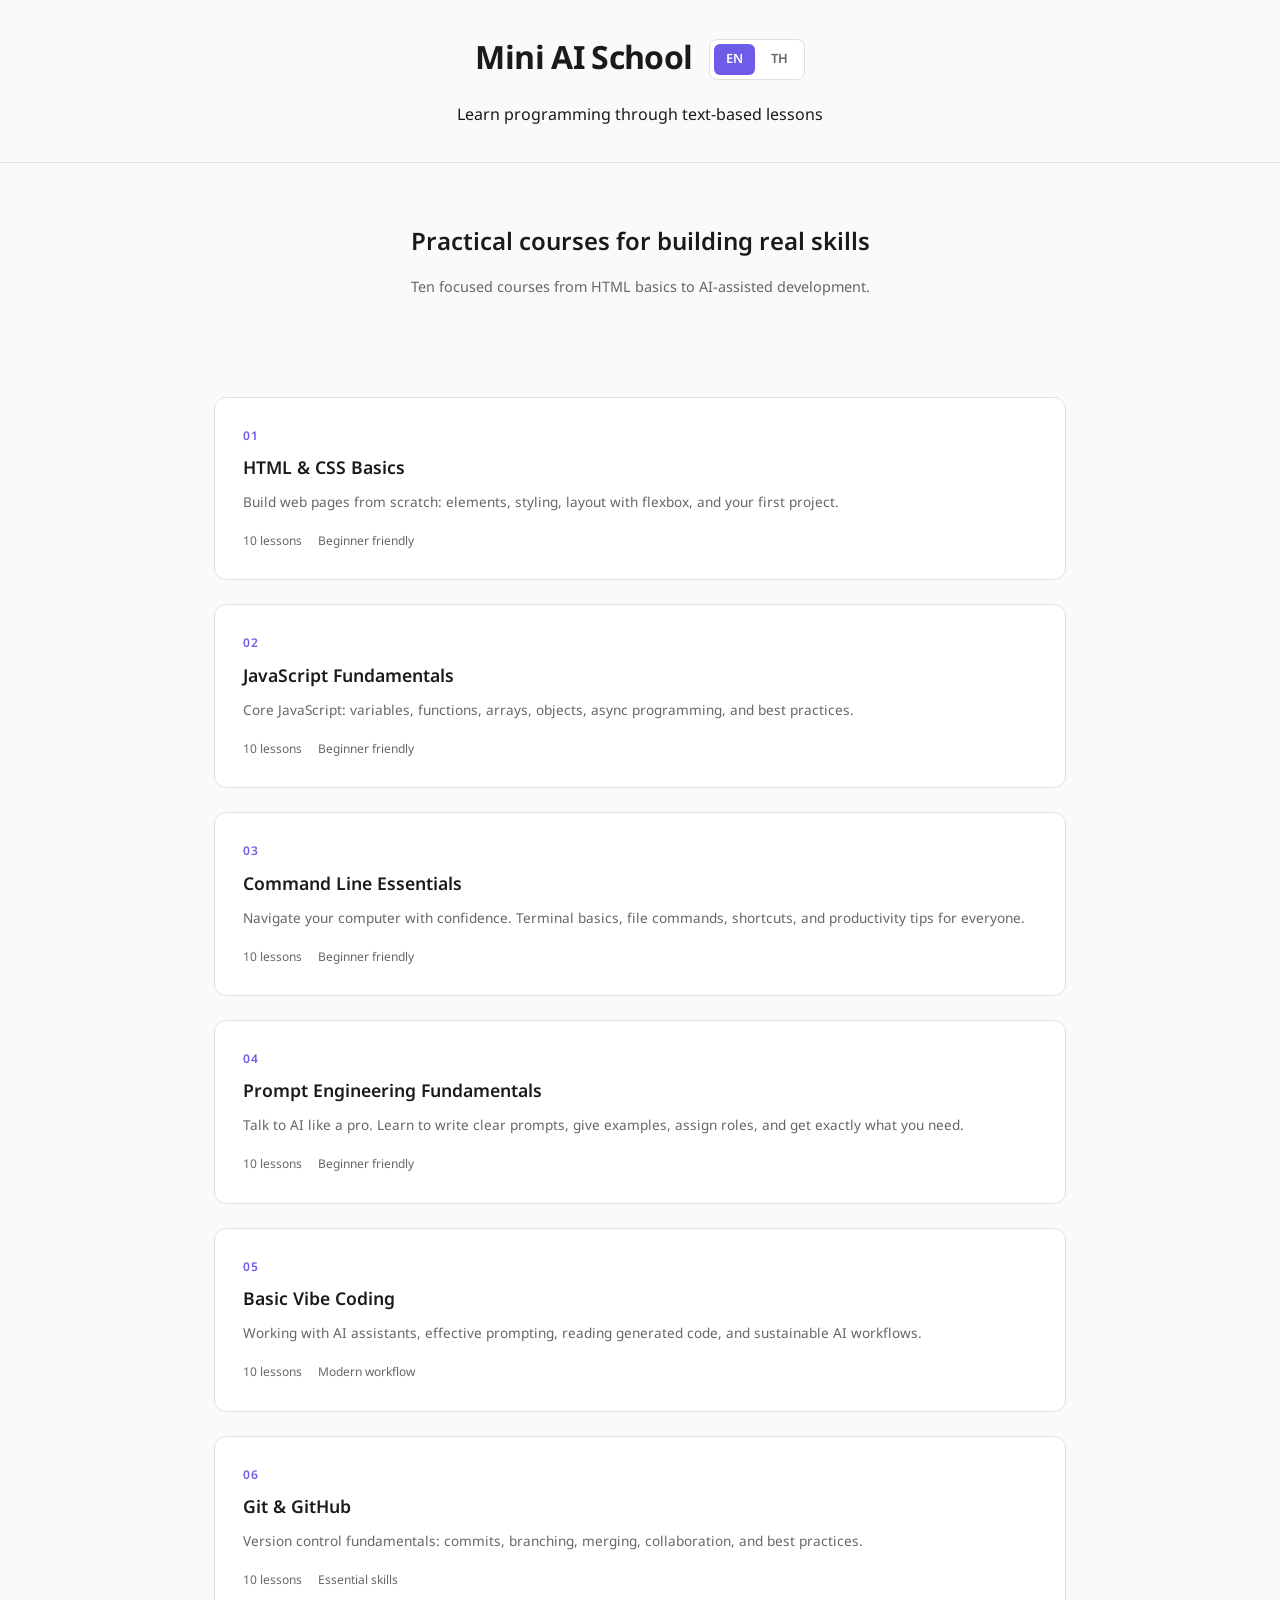
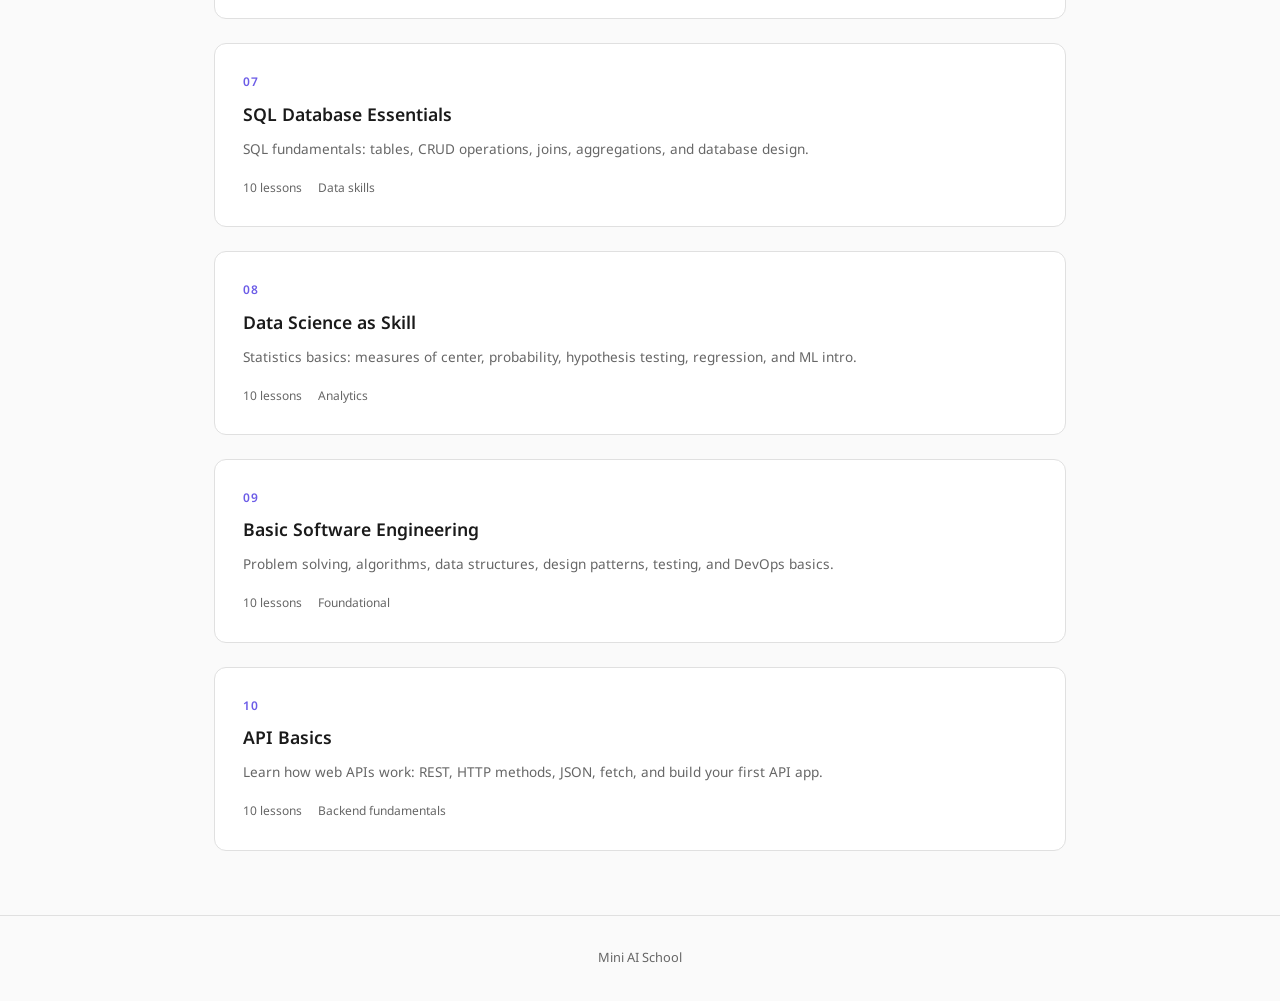
==== index.html @ cca0a40f "feat: update UI with light code theme and course reordering - Changed all code blocks to GitHub ligh" ====
<!DOCTYPE html>
<html lang="en">
<head>
    <meta charset="UTF-8">
    <meta name="viewport" content="width=device-width, initial-scale=1.0">
    <meta name="description" content="Mini AI School - Learn programming, software engineering, and vibe coding with AI">
    <title>Mini AI School</title>
    <link rel="preconnect" href="https://fonts.googleapis.com">
    <link rel="preconnect" href="https://fonts.gstatic.com" crossorigin>
    <link href="https://fonts.googleapis.com/css2?family=JetBrains+Mono:wght@400;500;600;700&family=Noto+Sans+Thai:wght@400;500;600;700&display=swap" rel="stylesheet">
    <style>
        :root {
            --bg: #fafafa;
            --bg-alt: #f0f0f0;
            --text: #1a1a1a;
            --text-muted: #666;
            --accent: #6c5ce7;
            --accent-hover: #5a4bd1;
            --card-bg: #fff;
            --border: #e0e0e0;
            --shadow: 0 4px 20px rgba(0,0,0,0.08);
            --radius: 12px;
            --max-width: 900px;
        }

        * {
            margin: 0;
            padding: 0;
            box-sizing: border-box;
        }

        html {
            scroll-behavior: smooth;
        }

        body {
            font-family: 'Noto Sans Thai', sans-serif;
            background: var(--bg);
            color: var(--text);
            line-height: 1.7;
            min-height: 100vh;
        }

        .container {
            max-width: var(--max-width);
            margin: 0 auto;
            padding: 0 1.5rem;
        }

        /* Header */
        header {
            padding: 2rem 0;
            text-align: center;
            border-bottom: 1px solid var(--border);
        }

        .header-top {
            display: flex;
            justify-content: center;
            align-items: center;
            gap: 1rem;
            margin-bottom: 1rem;
        }

        .header-top h1 {
            font-size: 2rem;
            font-weight: 700;
            letter-spacing: -0.02em;
        }

        .header-top p {
            color: var(--text-muted);
            font-size: 0.95rem;
        }

        /* Language toggle */
        .lang-toggle {
            display: inline-flex;
            align-items: center;
            gap: 0.25rem;
            background: #fff;
            border: 1px solid var(--border);
            border-radius: 8px;
            padding: 0.25rem;
        }

        .lang-btn {
            background: none;
            border: none;
            color: var(--text-muted);
            font-family: inherit;
            font-size: 0.8rem;
            font-weight: 600;
            cursor: pointer;
            padding: 0.35rem 0.75rem;
            border-radius: 6px;
            transition: background 0.2s, color 0.2s;
        }

        .lang-btn:hover {
            background: var(--bg-alt);
        }

        .lang-btn.active {
            background: var(--accent);
            color: #fff;
        }

        /* Hero */
        .hero {
            padding: 4rem 0;
            text-align: center;
        }

        .hero h2 {
            font-size: 1.5rem;
            font-weight: 600;
            margin-bottom: 1rem;
            line-height: 1.4;
        }

        .hero p {
            color: var(--text-muted);
            max-width: 500px;
            margin: 0 auto 2rem;
            font-size: 0.9rem;
        }

        /* Courses Grid */
        .courses {
            display: grid;
            gap: 1.5rem;
            margin-bottom: 4rem;
        }

        .course-card {
            background: var(--card-bg);
            border: 1px solid var(--border);
            border-radius: var(--radius);
            padding: 1.75rem;
            text-decoration: none;
            color: inherit;
            transition: transform 0.2s, box-shadow 0.2s, border-color 0.2s;
            display: block;
        }

        .course-card:hover {
            transform: translateY(-2px);
            box-shadow: var(--shadow);
            border-color: var(--accent);
        }

        .course-card:focus-visible {
            outline: 2px solid var(--accent);
            outline-offset: 2px;
        }

        .course-number {
            font-size: 0.75rem;
            color: var(--accent);
            font-weight: 600;
            margin-bottom: 0.5rem;
            letter-spacing: 0.05em;
        }

        .course-card h3 {
            font-size: 1.1rem;
            font-weight: 600;
            margin-bottom: 0.5rem;
        }

        .course-card p {
            font-size: 0.85rem;
            color: var(--text-muted);
            margin-bottom: 1rem;
        }

        .course-meta {
            display: flex;
            gap: 1rem;
            font-size: 0.75rem;
            color: var(--text-muted);
        }

        .course-meta span {
            display: flex;
            align-items: center;
            gap: 0.35rem;
        }

        /* Footer */
        footer {
            padding: 2rem 0;
            text-align: center;
            border-top: 1px solid var(--border);
            color: var(--text-muted);
            font-size: 0.8rem;
        }

        /* Responsive */
        @media (max-width: 600px) {
            .header-top h1 {
                font-size: 1.5rem;
            }

            .hero {
                padding: 2.5rem 0;
            }

            .hero h2 {
                font-size: 1.2rem;
            }

            .course-card {
                padding: 1.25rem;
            }
        }
    </style>
</head>
<body>
    <header>
        <div class="container">
            <div class="header-top">
                <h1>Mini AI School</h1>
                <div class="lang-toggle" id="langToggle">
                    <button class="lang-btn active" data-lang="en">EN</button>
                    <button class="lang-btn" data-lang="th">TH</button>
                </div>
            </div>
            <p class="tagline" data-en="Learn programming through text-based lessons" data-th="เรียนรู้การเขียนโปรแกรมผ่านบทเรียนแบบข้อความ">Learn programming through text-based lessons</p>
        </div>
    </header>

    <main class="container">
        <section class="hero">
            <h2 data-en="Practical courses for building real skills" data-th="หลักสูตรปฏิบัติเพื่อสร้างทักษะจริง">Practical courses for building real skills</h2>
            <p data-en="Ten focused courses from HTML basics to AI-assisted development." data-th="สิบหลักสูตรเข้มข้น ตั้งแต่พื้นฐาน HTML ไปจนถึงการพัฒนาด้วย AI">Ten focused courses from HTML basics to AI-assisted development.</p>
        </section>

        <section class="courses">
            <a href="/courses/html-css/index.html" class="course-card">
                <div class="course-number">01</div>
                <h3 data-en="HTML & CSS Basics" data-th="พื้นฐาน HTML & CSS">HTML & CSS Basics</h3>
                <p data-en="Build web pages from scratch: elements, styling, layout with flexbox, and your first project." data-th="สร้างเว็บเพจตั้งแต่เริ่มต้น: อิลีเมนต์, สไตล์, เลย์เอาต์ด้วย flexbox และโปรเจกต์แรกของคุณ">Build web pages from scratch: elements, styling, layout with flexbox, and your first project.</p>
                <div class="course-meta">
                    <span data-en="10 lessons" data-th="10 บทเรียน">10 lessons</span>
                    <span data-en="Beginner friendly" data-th="เหมาะสำหรับผู้เริ่มต้น">Beginner friendly</span>
                </div>
            </a>

            <a href="/courses/javascript/index.html" class="course-card">
                <div class="course-number">02</div>
                <h3 data-en="JavaScript Fundamentals" data-th="พื้นฐาน JavaScript">JavaScript Fundamentals</h3>
                <p data-en="Core JavaScript: variables, functions, arrays, objects, async programming, and best practices." data-th="JavaScript หลัก: ตัวแปร, ฟังก์ชัน, อาร์เรย์, ออบเจกต์, การเขียนโปรแกรมแบบ async และแนวปฏิบัติที่ดี">Core JavaScript: variables, functions, arrays, objects, async programming, and best practices.</p>
                <div class="course-meta">
                    <span data-en="10 lessons" data-th="10 บทเรียน">10 lessons</span>
                    <span data-en="Beginner friendly" data-th="เหมาะสำหรับผู้เริ่มต้น">Beginner friendly</span>
                </div>
            </a>

            <a href="/courses/command-line-essentials/index.html" class="course-card">
                <div class="course-number">03</div>
                <h3 data-en="Command Line Essentials" data-th="พื้นฐาน Command Line">Command Line Essentials</h3>
                <p data-en="Navigate your computer with confidence. Terminal basics, file commands, shortcuts, and productivity tips for everyone." data-th="ใช้คอมพิวเตอร์อย่างมั่นใจ พื้นฐาน Terminal, คำสั่งไฟล์, แป้นลัด และเคล็ดลับสำหรับทุกคน">Navigate your computer with confidence. Terminal basics, file commands, shortcuts, and productivity tips for everyone.</p>
                <div class="course-meta">
                    <span data-en="10 lessons" data-th="10 บทเรียน">10 lessons</span>
                    <span data-en="Beginner friendly" data-th="เหมาะสำหรับผู้เริ่มต้น">Beginner friendly</span>
                </div>
            </a>

            <a href="/courses/prompt-engineering/index.html" class="course-card">
                <div class="course-number">04</div>
                <h3 data-en="Prompt Engineering Fundamentals" data-th="พื้นฐาน Prompt Engineering">Prompt Engineering Fundamentals</h3>
                <p data-en="Talk to AI like a pro. Learn to write clear prompts, give examples, assign roles, and get exactly what you need." data-th="สนทนากับ AI เป็นมืออาชีพ เรียนเขียน prompts ที่ชัดเจน, ให้ตัวอย่าง, มอบหมายบทบาท และได้สิ่งที่ต้องการ">Talk to AI like a pro. Learn to write clear prompts, give examples, assign roles, and get exactly what you need.</p>
                <div class="course-meta">
                    <span data-en="10 lessons" data-th="10 บทเรียน">10 lessons</span>
                    <span data-en="Beginner friendly" data-th="เหมาะสำหรับผู้เริ่มต้น">Beginner friendly</span>
                </div>
            </a>

            <a href="/courses/vibe-coding/index.html" class="course-card">
                <div class="course-number">05</div>
                <h3 data-en="Basic Vibe Coding" data-th="พื้นฐาน Vibe Coding">Basic Vibe Coding</h3>
                <p data-en="Working with AI assistants, effective prompting, reading generated code, and sustainable AI workflows." data-th="การทำงานกับ AI assistant, การพร้อมท์ที่มีประสิทธิภาพ, การอ่านโค้ดที่สร้างขึ้น และเวิร์กโฟลว์ AI ที่ยั่งยืน">Working with AI assistants, effective prompting, reading generated code, and sustainable AI workflows.</p>
                <div class="course-meta">
                    <span data-en="10 lessons" data-th="10 บทเรียน">10 lessons</span>
                    <span data-en="Modern workflow" data-th="เวิร์กโฟลว์สมัยใหม่">Modern workflow</span>
                </div>
            </a>

            <a href="/courses/git-github/index.html" class="course-card">
                <div class="course-number">06</div>
                <h3 data-en="Git & GitHub" data-th="Git & GitHub">Git & GitHub</h3>
                <p data-en="Version control fundamentals: commits, branching, merging, collaboration, and best practices." data-th="พื้นฐานการควบคุมเวอร์ชัน: commits, branching, merging, การทำงานร่วมกัน และแนวปฏิบัติที่ดี">Version control fundamentals: commits, branching, merging, collaboration, and best practices.</p>
                <div class="course-meta">
                    <span data-en="10 lessons" data-th="10 บทเรียน">10 lessons</span>
                    <span data-en="Essential skills" data-th="ทักษะจำเป็น">Essential skills</span>
                </div>
            </a>

            <a href="/courses/database/index.html" class="course-card">
                <div class="course-number">07</div>
                <h3 data-en="SQL Database Essentials" data-th="พื้นฐาน SQL Database">SQL Database Essentials</h3>
                <p data-en="SQL fundamentals: tables, CRUD operations, joins, aggregations, and database design." data-th="พื้นฐาน SQL: ตาราง, การ CRUD, joins, aggregations และการออกแบบฐานข้อมูล">SQL fundamentals: tables, CRUD operations, joins, aggregations, and database design.</p>
                <div class="course-meta">
                    <span data-en="10 lessons" data-th="10 บทเรียน">10 lessons</span>
                    <span data-en="Data skills" data-th="ทักษะด้านข้อมูล">Data skills</span>
                </div>
            </a>

            <a href="/courses/data-science/index.html" class="course-card">
                <div class="course-number">08</div>
                <h3 data-en="Data Science as Skill" data-th="วิทยาศาสตร์ข้อมูลเป็นทักษะ">Data Science as Skill</h3>
                <p data-en="Statistics basics: measures of center, probability, hypothesis testing, regression, and ML intro." data-th="พื้นฐานสถิติ: การวัดศูนย์กลาง, ความน่าจะเป็น, การทดสอบสมมติฐาน, การถดถอย และบทนำ ML">Statistics basics: measures of center, probability, hypothesis testing, regression, and ML intro.</p>
                <div class="course-meta">
                    <span data-en="10 lessons" data-th="10 บทเรียน">10 lessons</span>
                    <span data-en="Analytics" data-th="วิเคราะห์ข้อมูล">Analytics</span>
                </div>
            </a>

            <a href="/courses/software-engineering/index.html" class="course-card">
                <div class="course-number">09</div>
                <h3 data-en="Basic Software Engineering" data-th="พื้นฐานวิศวกรรมซอฟต์แวร์">Basic Software Engineering</h3>
                <p data-en="Problem solving, algorithms, data structures, design patterns, testing, and DevOps basics." data-th="การแก้ปัญหา, อัลกอริทึม, โครงสร้างข้อมูล, ดีไซน์แพทเทิร์น, การทดสอบ และพื้นฐาน DevOps">Problem solving, algorithms, data structures, design patterns, testing, and DevOps basics.</p>
                <div class="course-meta">
                    <span data-en="10 lessons" data-th="10 บทเรียน">10 lessons</span>
                    <span data-en="Foundational" data-th="พื้นฐาน">Foundational</span>
                </div>
            </a>

            <a href="/courses/api-basics/index.html" class="course-card">
                <div class="course-number">10</div>
                <h3 data-en="API Basics" data-th="พื้นฐาน API">API Basics</h3>
                <p data-en="Learn how web APIs work: REST, HTTP methods, JSON, fetch, and build your first API app." data-th="เรียนรู้ว่า Web API ทำงานอย่างไร: REST, HTTP methods, JSON, fetch และสร้างแอป API แรกของคุณ">Learn how web APIs work: REST, HTTP methods, JSON, fetch, and build your first API app.</p>
                <div class="course-meta">
                    <span data-en="10 lessons" data-th="10 บทเรียน">10 lessons</span>
                    <span data-en="Backend fundamentals" data-th="พื้นฐานแบ็กเอนด์">Backend fundamentals</span>
                </div>
            </a>
        </section>
    </main>

    <footer>
        <div class="container">
            <p>Mini AI School</p>
        </div>
    </footer>

    <script>
        (function() {
            const LANG_KEY = 'preferred_lang';
            const toggle = document.getElementById('langToggle');
            if (!toggle) return;

            const translatables = document.querySelectorAll('[data-en][data-th]');

            function applyLang(lang) {
                translatables.forEach(el => {
                    el.textContent = el.getAttribute('data-' + lang) || el.getAttribute('data-en');
                });
                document.documentElement.lang = lang;
            }

            // Sync UI with stored preference
            const stored = localStorage.getItem(LANG_KEY) || 'en';
            toggle.querySelectorAll('.lang-btn').forEach(btn => {
                btn.classList.toggle('active', btn.dataset.lang === stored);
            });
            applyLang(stored);

            // Handle clicks — instant swap, no network request
            toggle.querySelectorAll('.lang-btn').forEach(btn => {
                btn.addEventListener('click', () => {
                    const lang = btn.dataset.lang;
                    localStorage.setItem(LANG_KEY, lang);
                    toggle.querySelectorAll('.lang-btn').forEach(b => b.classList.remove('active'));
                    btn.classList.add('active');
                    applyLang(lang);
                });
            });
        })();
    </script>
</body>
</html>
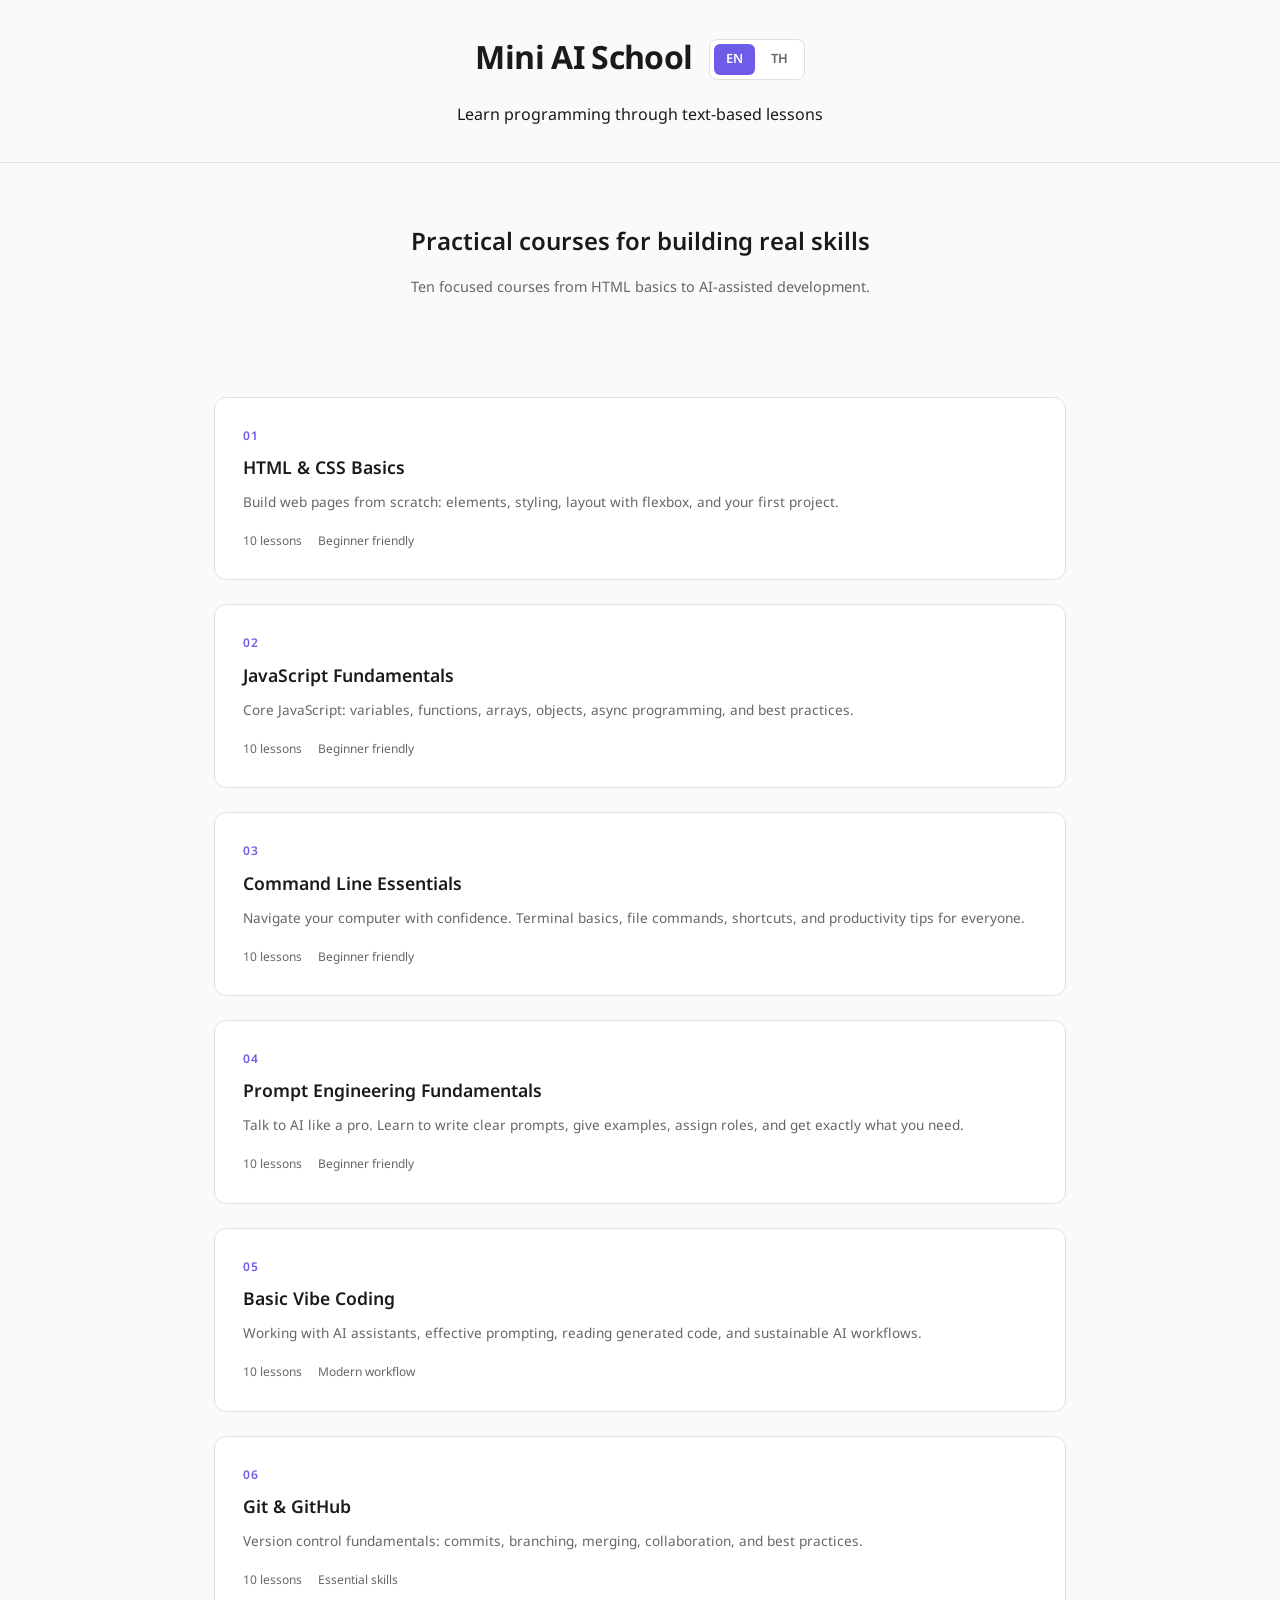
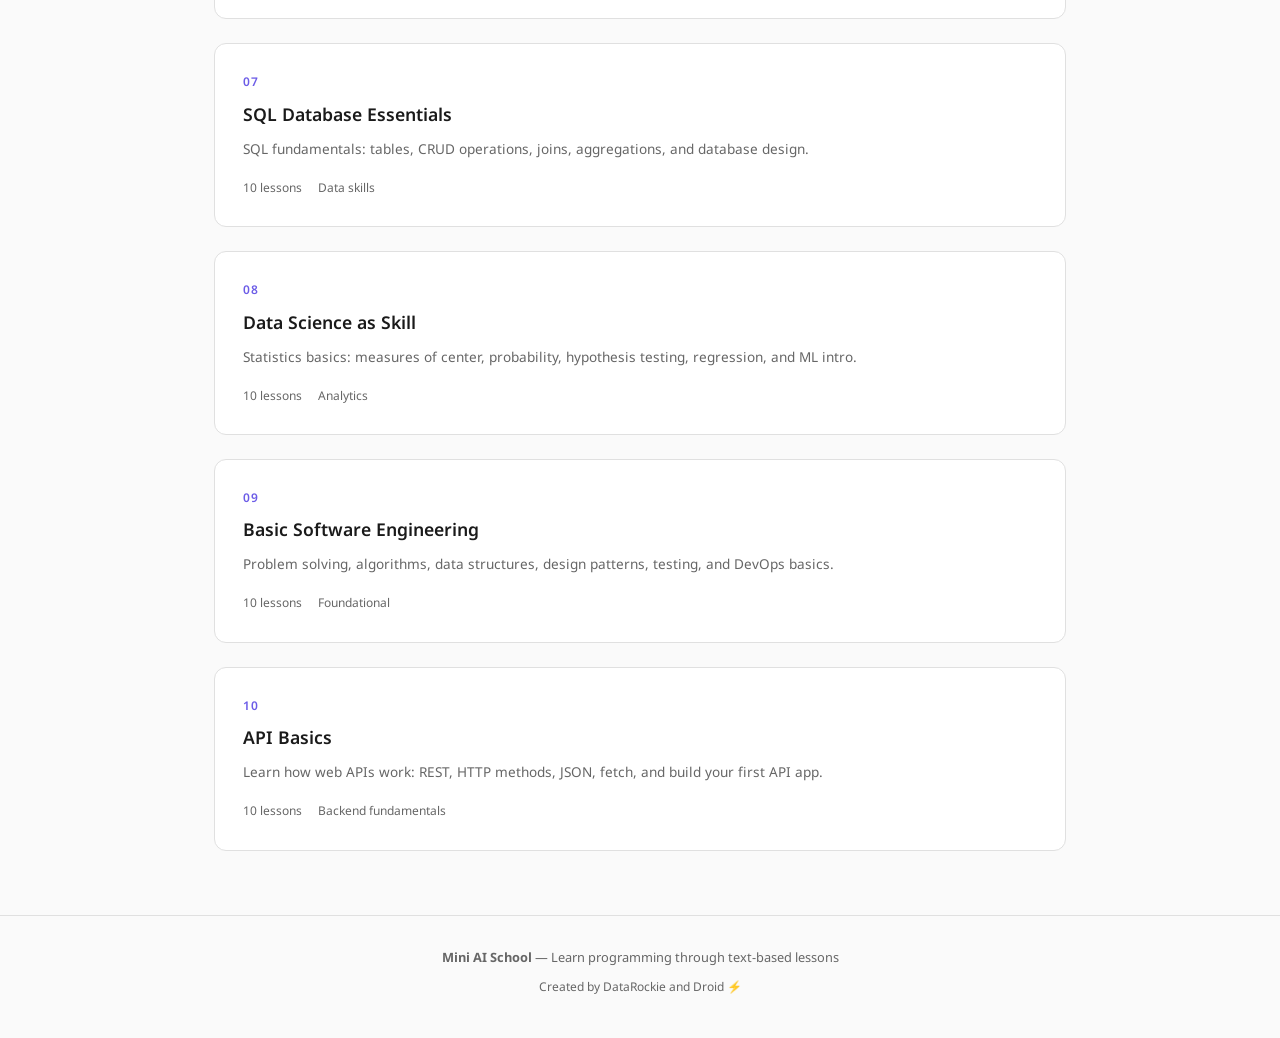
==== commit dc8318c9: "feat: update footer with tagline and creator credit" ====
--- a/index.html
+++ b/index.html
@@ -197,6 +197,15 @@
             font-size: 0.8rem;
         }
 
+        footer p {
+            margin-bottom: 0.5rem;
+        }
+
+        .footer-credit {
+            color: var(--text-muted);
+            font-size: 0.75rem;
+        }
+
         /* Responsive */
         @media (max-width: 600px) {
             .header-top h1 {
@@ -342,7 +351,8 @@
 
     <footer>
         <div class="container">
-            <p>Mini AI School</p>
+            <p><strong>Mini AI School</strong> — Learn programming through text-based lessons</p>
+            <p class="footer-credit">Created by DataRockie and Droid ⚡️</p>
         </div>
     </footer>
 
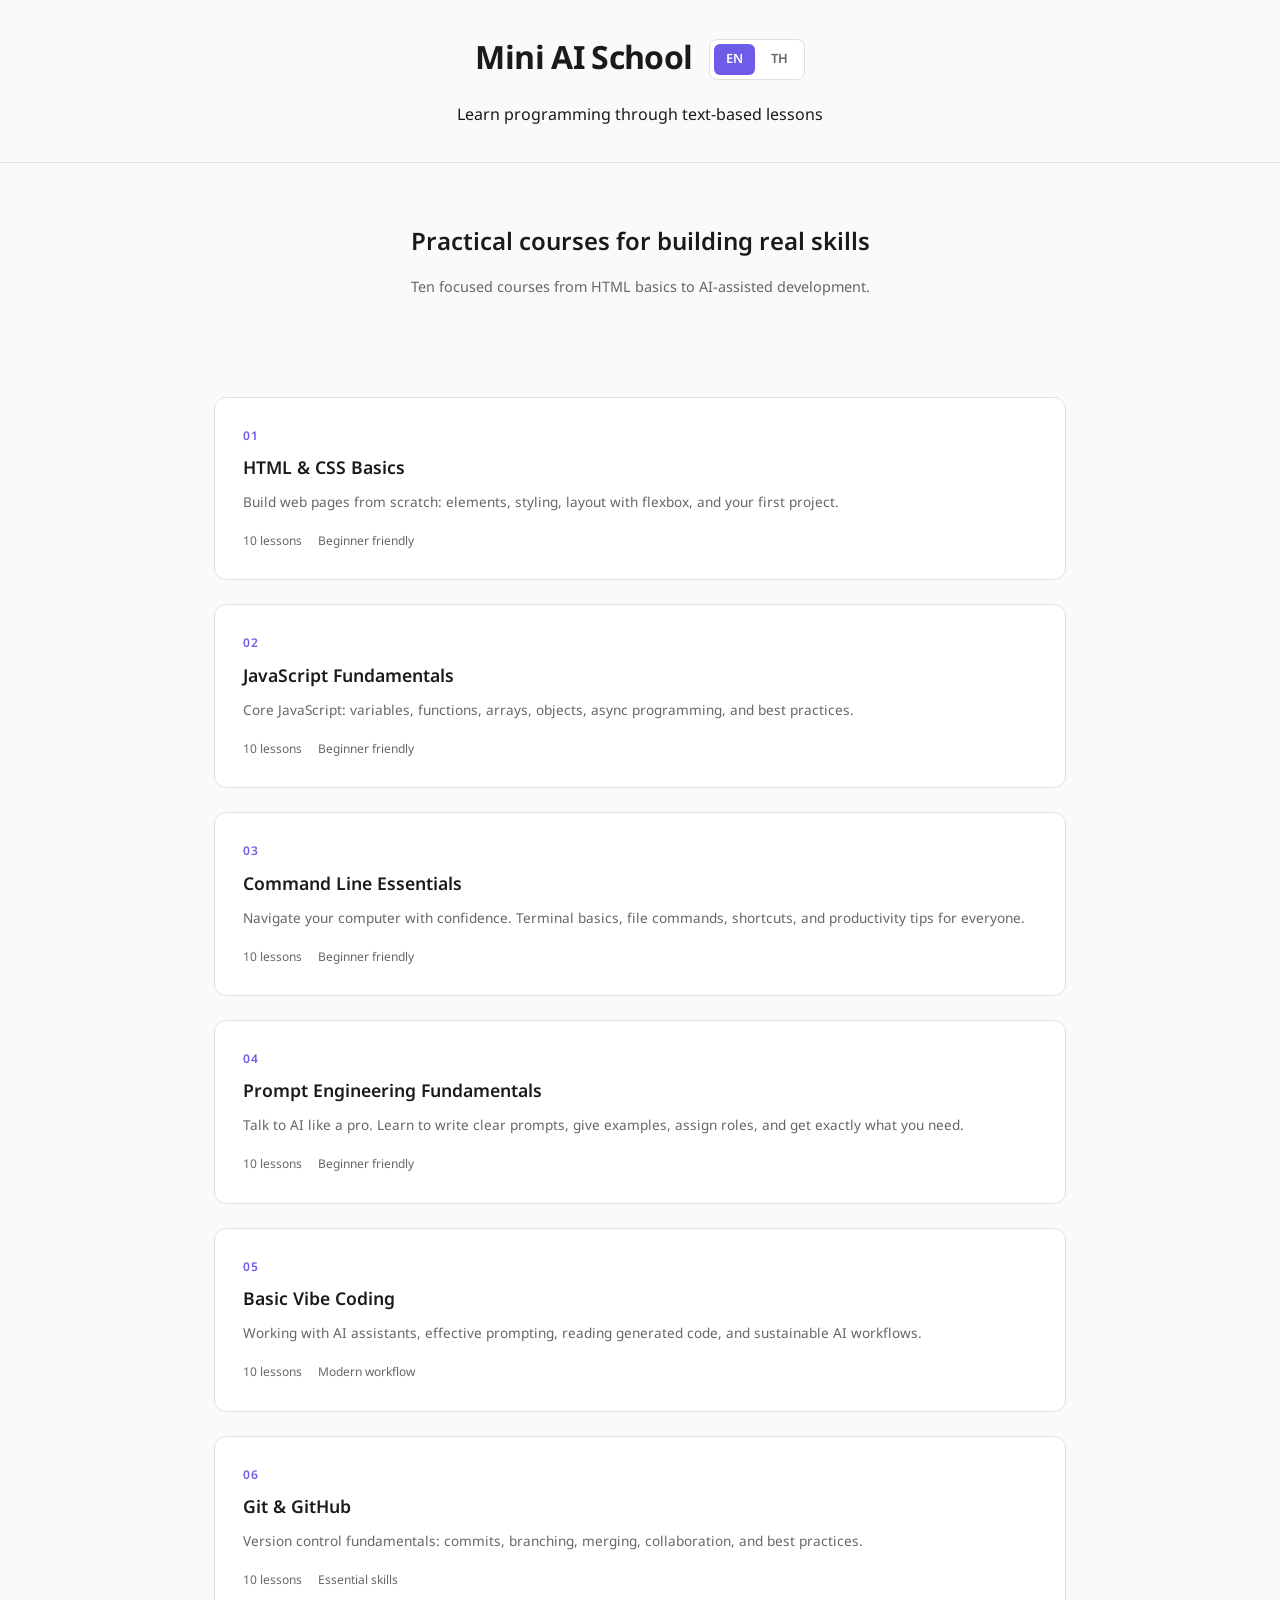
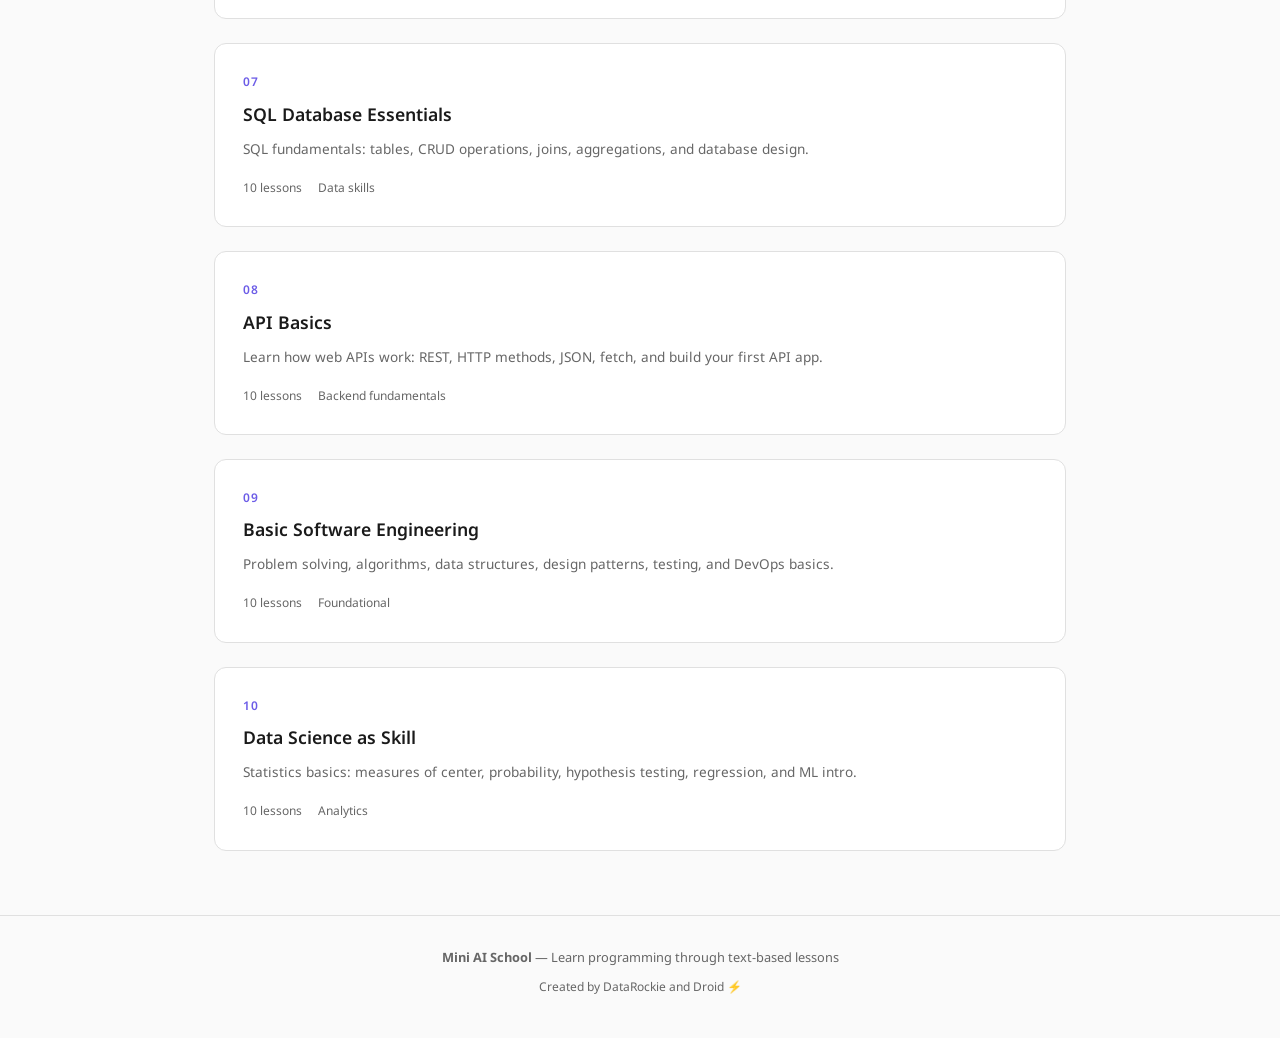
==== commit 0534a0a8: "refactor: reorder courses - API, Software Engineering, Data Science" ====
--- a/index.html
+++ b/index.html
@@ -3,8 +3,51 @@
 <head>
     <meta charset="UTF-8">
     <meta name="viewport" content="width=device-width, initial-scale=1.0">
-    <meta name="description" content="Mini AI School - Learn programming, software engineering, and vibe coding with AI">
-    <title>Mini AI School</title>
+    <title>Mini AI School - Free AI & Programming Courses | Learn AI for Beginners</title>
+    <meta name="description" content="Free AI courses for beginners in Thailand. Learn AI, prompt engineering, and programming from scratch. No experience needed. 10 practical courses in English & Thai.">
+    <meta name="keywords" content="learn ai, free ai course, ai for beginners, เรียน ai, คอร์ส ai ฟรี, ai สำหรับผู้เริ่มต้น, learn coding, เขียนโค้ด, programming course, thailand, free course">
+    <meta name="author" content="DataRockie">
+    <meta name="robots" content="index, follow">
+    <link rel="canonical" href="https://mini-ai.datarockie.com/">
+    
+    <!-- Open Graph -->
+    <meta property="og:title" content="Mini AI School - Free AI & Programming Courses">
+    <meta property="og:description" content="Free AI courses for beginners. Learn prompt engineering, coding, and more. 10 courses in EN/TH.">
+    <meta property="og:image" content="https://mini-ai.datarockie.com/og-image-mini-ai-school.webp">
+    <meta property="og:url" content="https://mini-ai.datarockie.com/">
+    <meta property="og:type" content="website">
+    <meta property="og:locale" content="en_US">
+    <meta property="og:locale:alternate" content="th_TH">
+    <meta property="og:site_name" content="Mini AI School">
+    
+    <!-- Twitter Card -->
+    <meta name="twitter:card" content="summary_large_image">
+    <meta name="twitter:title" content="Mini AI School - Free AI & Programming Courses">
+    <meta name="twitter:description" content="Free AI courses for beginners. Learn prompt engineering, coding, and more.">
+    <meta name="twitter:image" content="https://mini-ai.datarockie.com/og-image-mini-ai-school.webp">
+    
+    <!-- JSON-LD Structured Data -->
+    <script type="application/ld+json">
+    {
+        "@context": "https://schema.org",
+        "@type": "WebSite",
+        "name": "Mini AI School",
+        "description": "Free AI & programming courses for beginners in Thailand",
+        "url": "https://mini-ai.datarockie.com",
+        "inLanguage": ["en", "th"],
+        "publisher": {
+            "@type": "Organization",
+            "name": "DataRockie",
+            "url": "https://datarockie.com"
+        },
+        "potentialAction": {
+            "@type": "SearchAction",
+            "target": "https://mini-ai.datarockie.com/?q={search_term_string}",
+            "query-input": "required name=search_term_string"
+        }
+    }
+    </script>
+    
     <link rel="preconnect" href="https://fonts.googleapis.com">
     <link rel="preconnect" href="https://fonts.gstatic.com" crossorigin>
     <link href="https://fonts.googleapis.com/css2?family=JetBrains+Mono:wght@400;500;600;700&family=Noto+Sans+Thai:wght@400;500;600;700&display=swap" rel="stylesheet">
@@ -317,13 +360,13 @@
                 </div>
             </a>
 
-            <a href="/courses/data-science/index.html" class="course-card">
+            <a href="/courses/api-basics/index.html" class="course-card">
                 <div class="course-number">08</div>
-                <h3 data-en="Data Science as Skill" data-th="วิทยาศาสตร์ข้อมูลเป็นทักษะ">Data Science as Skill</h3>
-                <p data-en="Statistics basics: measures of center, probability, hypothesis testing, regression, and ML intro." data-th="พื้นฐานสถิติ: การวัดศูนย์กลาง, ความน่าจะเป็น, การทดสอบสมมติฐาน, การถดถอย และบทนำ ML">Statistics basics: measures of center, probability, hypothesis testing, regression, and ML intro.</p>
-                <div class="course-meta">
-                    <span data-en="10 lessons" data-th="10 บทเรียน">10 lessons</span>
-                    <span data-en="Analytics" data-th="วิเคราะห์ข้อมูล">Analytics</span>
+                <h3 data-en="API Basics" data-th="พื้นฐาน API">API Basics</h3>
+                <p data-en="Learn how web APIs work: REST, HTTP methods, JSON, fetch, and build your first API app." data-th="เรียนรู้ว่า Web API ทำงานอย่างไร: REST, HTTP methods, JSON, fetch และสร้างแอป API แรกของคุณ">Learn how web APIs work: REST, HTTP methods, JSON, fetch, and build your first API app.</p>
+                <div class="course-meta">
+                    <span data-en="10 lessons" data-th="10 บทเรียน">10 lessons</span>
+                    <span data-en="Backend fundamentals" data-th="พื้นฐานแบ็กเอนด์">Backend fundamentals</span>
                 </div>
             </a>
 
@@ -337,13 +380,13 @@
                 </div>
             </a>
 
-            <a href="/courses/api-basics/index.html" class="course-card">
+            <a href="/courses/data-science/index.html" class="course-card">
                 <div class="course-number">10</div>
-                <h3 data-en="API Basics" data-th="พื้นฐาน API">API Basics</h3>
-                <p data-en="Learn how web APIs work: REST, HTTP methods, JSON, fetch, and build your first API app." data-th="เรียนรู้ว่า Web API ทำงานอย่างไร: REST, HTTP methods, JSON, fetch และสร้างแอป API แรกของคุณ">Learn how web APIs work: REST, HTTP methods, JSON, fetch, and build your first API app.</p>
-                <div class="course-meta">
-                    <span data-en="10 lessons" data-th="10 บทเรียน">10 lessons</span>
-                    <span data-en="Backend fundamentals" data-th="พื้นฐานแบ็กเอนด์">Backend fundamentals</span>
+                <h3 data-en="Data Science as Skill" data-th="วิทยาศาสตร์ข้อมูลเป็นทักษะ">Data Science as Skill</h3>
+                <p data-en="Statistics basics: measures of center, probability, hypothesis testing, regression, and ML intro." data-th="พื้นฐานสถิติ: การวัดศูนย์กลาง, ความน่าจะเป็น, การทดสอบสมมติฐาน, การถดถอย และบทนำ ML">Statistics basics: measures of center, probability, hypothesis testing, regression, and ML intro.</p>
+                <div class="course-meta">
+                    <span data-en="10 lessons" data-th="10 บทเรียน">10 lessons</span>
+                    <span data-en="Analytics" data-th="วิเคราะห์ข้อมูล">Analytics</span>
                 </div>
             </a>
         </section>
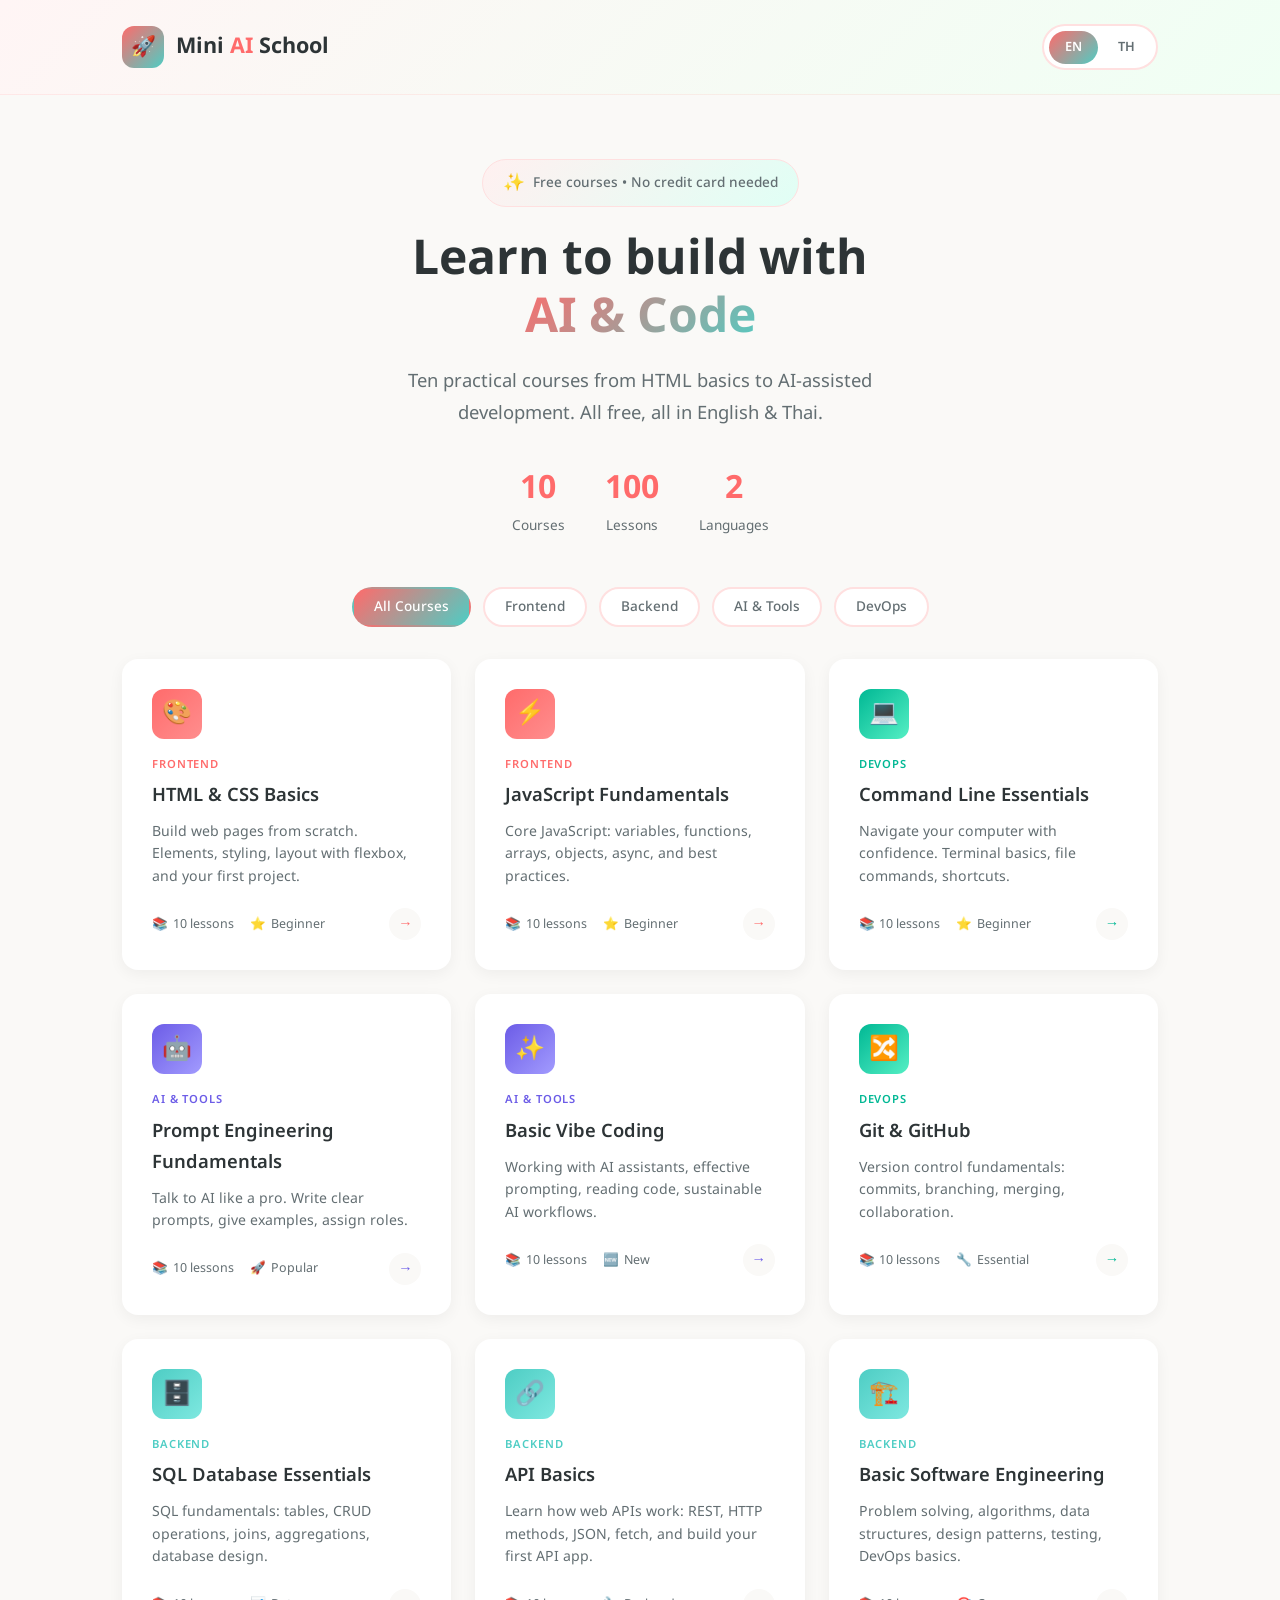
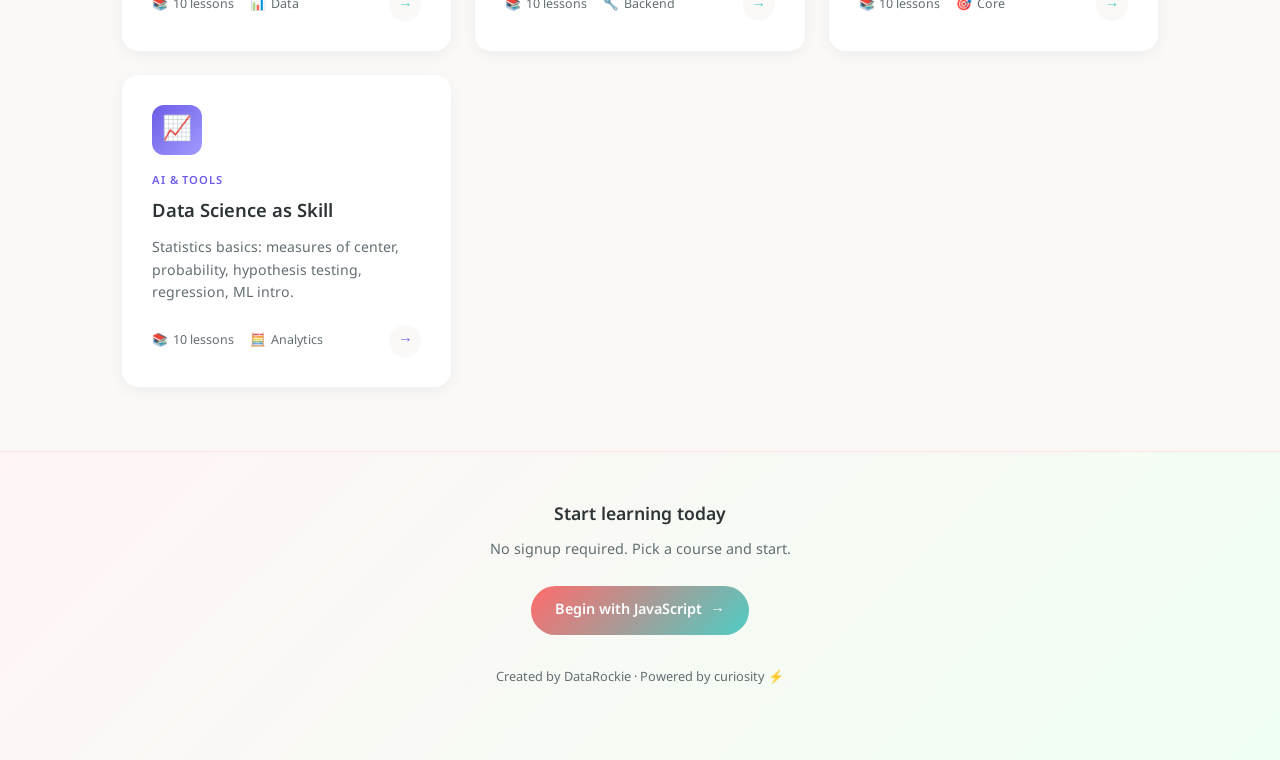
==== commit f5ffec85: "redesign: new warm and approachable landing page - Warm cream background with coral/teal gradient ac" ====
--- a/index.html
+++ b/index.html
@@ -39,11 +39,6 @@
             "@type": "Organization",
             "name": "DataRockie",
             "url": "https://datarockie.com"
-        },
-        "potentialAction": {
-            "@type": "SearchAction",
-            "target": "https://mini-ai.datarockie.com/?q={search_term_string}",
-            "query-input": "required name=search_term_string"
         }
     }
     </script>
@@ -53,17 +48,19 @@
     <link href="https://fonts.googleapis.com/css2?family=JetBrains+Mono:wght@400;500;600;700&family=Noto+Sans+Thai:wght@400;500;600;700&display=swap" rel="stylesheet">
     <style>
         :root {
-            --bg: #fafafa;
-            --bg-alt: #f0f0f0;
-            --text: #1a1a1a;
-            --text-muted: #666;
-            --accent: #6c5ce7;
-            --accent-hover: #5a4bd1;
-            --card-bg: #fff;
-            --border: #e0e0e0;
-            --shadow: 0 4px 20px rgba(0,0,0,0.08);
-            --radius: 12px;
-            --max-width: 900px;
+            --bg: #faf9f7;
+            --bg-alt: #fff5f5;
+            --text: #2d3436;
+            --text-muted: #636e72;
+            --accent-coral: #ff6b6b;
+            --accent-teal: #4ecdc4;
+            --accent-purple: #6c5ce7;
+            --accent-yellow: #ffeaa7;
+            --card-bg: #ffffff;
+            --border: #ffe0e0;
+            --shadow: 0 8px 30px rgba(255, 107, 107, 0.12);
+            --radius: 16px;
+            --radius-sm: 10px;
         }
 
         * {
@@ -84,36 +81,47 @@
             min-height: 100vh;
         }
 
-        .container {
-            max-width: var(--max-width);
-            margin: 0 auto;
-            padding: 0 1.5rem;
-        }
-
         /* Header */
         header {
-            padding: 2rem 0;
-            text-align: center;
-            border-bottom: 1px solid var(--border);
-        }
-
-        .header-top {
-            display: flex;
+            padding: 1.5rem 0;
+            background: linear-gradient(135deg, #fff5f5 0%, #f0fff4 100%);
+            border-bottom: 1px solid rgba(255, 107, 107, 0.1);
+        }
+
+        .header-inner {
+            max-width: 1100px;
+            margin: 0 auto;
+            padding: 0 2rem;
+            display: flex;
+            justify-content: space-between;
+            align-items: center;
+        }
+
+        .logo {
+            display: flex;
+            align-items: center;
+            gap: 0.75rem;
+        }
+
+        .logo-icon {
+            width: 42px;
+            height: 42px;
+            background: linear-gradient(135deg, var(--accent-coral) 0%, var(--accent-teal) 100%);
+            border-radius: 12px;
+            display: flex;
+            align-items: center;
             justify-content: center;
-            align-items: center;
-            gap: 1rem;
-            margin-bottom: 1rem;
-        }
-
-        .header-top h1 {
-            font-size: 2rem;
+            font-size: 1.25rem;
+        }
+
+        .logo-text {
+            font-size: 1.35rem;
             font-weight: 700;
-            letter-spacing: -0.02em;
-        }
-
-        .header-top p {
-            color: var(--text-muted);
-            font-size: 0.95rem;
+            color: var(--text);
+        }
+
+        .logo-text span {
+            color: var(--accent-coral);
         }
 
         /* Language toggle */
@@ -121,10 +129,10 @@
             display: inline-flex;
             align-items: center;
             gap: 0.25rem;
-            background: #fff;
-            border: 1px solid var(--border);
-            border-radius: 8px;
-            padding: 0.25rem;
+            background: var(--card-bg);
+            border: 2px solid var(--border);
+            border-radius: 25px;
+            padding: 0.3rem;
         }
 
         .lang-btn {
@@ -135,267 +143,548 @@
             font-size: 0.8rem;
             font-weight: 600;
             cursor: pointer;
-            padding: 0.35rem 0.75rem;
-            border-radius: 6px;
-            transition: background 0.2s, color 0.2s;
+            padding: 0.4rem 1rem;
+            border-radius: 20px;
+            transition: all 0.25s ease;
         }
 
         .lang-btn:hover {
-            background: var(--bg-alt);
+            color: var(--text);
         }
 
         .lang-btn.active {
-            background: var(--accent);
+            background: linear-gradient(135deg, var(--accent-coral) 0%, var(--accent-teal) 100%);
             color: #fff;
         }
 
         /* Hero */
         .hero {
-            padding: 4rem 0;
+            max-width: 1100px;
+            margin: 0 auto;
+            padding: 4rem 2rem 3rem;
             text-align: center;
         }
 
-        .hero h2 {
-            font-size: 1.5rem;
-            font-weight: 600;
-            margin-bottom: 1rem;
-            line-height: 1.4;
+        .hero-badge {
+            display: inline-flex;
+            align-items: center;
+            gap: 0.5rem;
+            background: linear-gradient(135deg, #fff0f0 0%, #e0fff5 100%);
+            border: 1px solid var(--border);
+            padding: 0.5rem 1.25rem;
+            border-radius: 25px;
+            font-size: 0.85rem;
+            font-weight: 500;
+            color: var(--text-muted);
+            margin-bottom: 1.5rem;
+        }
+
+        .hero-badge .icon {
+            font-size: 1.1rem;
+        }
+
+        .hero h1 {
+            font-size: 3rem;
+            font-weight: 700;
+            line-height: 1.2;
+            margin-bottom: 1.25rem;
+            color: var(--text);
+        }
+
+        .hero h1 .highlight {
+            background: linear-gradient(135deg, var(--accent-coral) 0%, var(--accent-teal) 100%);
+            -webkit-background-clip: text;
+            -webkit-text-fill-color: transparent;
+            background-clip: text;
         }
 
         .hero p {
-            color: var(--text-muted);
-            max-width: 500px;
+            font-size: 1.15rem;
+            color: var(--text-muted);
+            max-width: 550px;
             margin: 0 auto 2rem;
-            font-size: 0.9rem;
+        }
+
+        .hero-stats {
+            display: flex;
+            justify-content: center;
+            gap: 2.5rem;
+            flex-wrap: wrap;
+        }
+
+        .stat {
+            text-align: center;
+        }
+
+        .stat-number {
+            font-size: 2rem;
+            font-weight: 700;
+            color: var(--accent-coral);
+        }
+
+        .stat-label {
+            font-size: 0.85rem;
+            color: var(--text-muted);
+        }
+
+        /* Category tabs */
+        .category-tabs {
+            max-width: 1100px;
+            margin: 0 auto;
+            padding: 0 2rem;
+            display: flex;
+            justify-content: center;
+            gap: 0.75rem;
+            flex-wrap: wrap;
+            margin-bottom: 2rem;
+        }
+
+        .category-tab {
+            background: var(--card-bg);
+            border: 2px solid var(--border);
+            border-radius: 25px;
+            padding: 0.5rem 1.25rem;
+            font-family: inherit;
+            font-size: 0.85rem;
+            font-weight: 500;
+            color: var(--text-muted);
+            cursor: pointer;
+            transition: all 0.25s ease;
+        }
+
+        .category-tab:hover {
+            border-color: var(--accent-coral);
+            color: var(--accent-coral);
+        }
+
+        .category-tab.active {
+            background: linear-gradient(135deg, var(--accent-coral) 0%, var(--accent-teal) 100%);
+            border-color: transparent;
+            color: #fff;
         }
 
         /* Courses Grid */
         .courses {
+            max-width: 1100px;
+            margin: 0 auto;
+            padding: 0 2rem 4rem;
             display: grid;
+            grid-template-columns: repeat(auto-fill, minmax(320px, 1fr));
             gap: 1.5rem;
-            margin-bottom: 4rem;
         }
 
         .course-card {
             background: var(--card-bg);
-            border: 1px solid var(--border);
+            border: 2px solid transparent;
             border-radius: var(--radius);
             padding: 1.75rem;
             text-decoration: none;
             color: inherit;
-            transition: transform 0.2s, box-shadow 0.2s, border-color 0.2s;
-            display: block;
+            transition: all 0.3s ease;
+            box-shadow: 0 4px 15px rgba(0, 0, 0, 0.05);
+            position: relative;
+            overflow: hidden;
+        }
+
+        .course-card::before {
+            content: '';
+            position: absolute;
+            top: 0;
+            left: 0;
+            right: 0;
+            height: 4px;
+            background: linear-gradient(90deg, var(--card-accent, var(--accent-coral)) 0%, var(--card-accent2, var(--accent-teal)) 100%);
+            opacity: 0;
+            transition: opacity 0.3s ease;
         }
 
         .course-card:hover {
-            transform: translateY(-2px);
+            transform: translateY(-4px);
             box-shadow: var(--shadow);
-            border-color: var(--accent);
+            border-color: var(--border);
+        }
+
+        .course-card:hover::before {
+            opacity: 1;
         }
 
         .course-card:focus-visible {
-            outline: 2px solid var(--accent);
+            outline: 2px solid var(--accent-coral);
             outline-offset: 2px;
         }
 
-        .course-number {
-            font-size: 0.75rem;
-            color: var(--accent);
+        .course-icon {
+            width: 50px;
+            height: 50px;
+            border-radius: 12px;
+            display: flex;
+            align-items: center;
+            justify-content: center;
+            font-size: 1.5rem;
+            margin-bottom: 1rem;
+            background: linear-gradient(135deg, var(--card-accent, var(--accent-coral)) 0%, var(--card-accent2, var(--accent-teal)) 100%);
+            color: #fff;
+        }
+
+        .course-category {
+            font-size: 0.7rem;
             font-weight: 600;
-            margin-bottom: 0.5rem;
-            letter-spacing: 0.05em;
+            text-transform: uppercase;
+            letter-spacing: 0.08em;
+            color: var(--card-accent, var(--accent-coral));
+            margin-bottom: 0.4rem;
         }
 
         .course-card h3 {
+            font-size: 1.15rem;
+            font-weight: 600;
+            margin-bottom: 0.6rem;
+            color: var(--text);
+        }
+
+        .course-card p {
+            font-size: 0.88rem;
+            color: var(--text-muted);
+            margin-bottom: 1.25rem;
+            line-height: 1.6;
+        }
+
+        .course-footer {
+            display: flex;
+            justify-content: space-between;
+            align-items: center;
+        }
+
+        .course-meta {
+            display: flex;
+            gap: 1rem;
+            font-size: 0.78rem;
+            color: var(--text-muted);
+        }
+
+        .course-meta span {
+            display: flex;
+            align-items: center;
+            gap: 0.3rem;
+        }
+
+        .course-arrow {
+            width: 32px;
+            height: 32px;
+            border-radius: 50%;
+            background: var(--bg);
+            display: flex;
+            align-items: center;
+            justify-content: center;
+            color: var(--card-accent, var(--accent-coral));
+            font-size: 0.9rem;
+            transition: all 0.25s ease;
+        }
+
+        .course-card:hover .course-arrow {
+            background: linear-gradient(135deg, var(--accent-coral) 0%, var(--accent-teal) 100%);
+            color: #fff;
+        }
+
+        /* Category colors */
+        .course-card[data-category="frontend"] {
+            --card-accent: var(--accent-coral);
+            --card-accent2: #ff8e8e;
+        }
+
+        .course-card[data-category="backend"] {
+            --card-accent: var(--accent-teal);
+            --card-accent2: #7ee8e0;
+        }
+
+        .course-card[data-category="ai"] {
+            --card-accent: var(--accent-purple);
+            --card-accent2: #a29bfe;
+        }
+
+        .course-card[data-category="devops"] {
+            --card-accent: #00b894;
+            --card-accent2: #55efc4;
+        }
+
+        /* Footer */
+        footer {
+            background: linear-gradient(135deg, #fff5f5 0%, #f0fff4 100%);
+            border-top: 1px solid var(--border);
+            padding: 3rem 0;
+            text-align: center;
+        }
+
+        .footer-inner {
+            max-width: 600px;
+            margin: 0 auto;
+            padding: 0 2rem;
+        }
+
+        footer h3 {
             font-size: 1.1rem;
             font-weight: 600;
             margin-bottom: 0.5rem;
-        }
-
-        .course-card p {
-            font-size: 0.85rem;
-            color: var(--text-muted);
-            margin-bottom: 1rem;
-        }
-
-        .course-meta {
-            display: flex;
-            gap: 1rem;
-            font-size: 0.75rem;
-            color: var(--text-muted);
-        }
-
-        .course-meta span {
-            display: flex;
-            align-items: center;
-            gap: 0.35rem;
-        }
-
-        /* Footer */
-        footer {
-            padding: 2rem 0;
-            text-align: center;
-            border-top: 1px solid var(--border);
-            color: var(--text-muted);
+            color: var(--text);
+        }
+
+        footer p {
+            color: var(--text-muted);
+            font-size: 0.9rem;
+            margin-bottom: 1.5rem;
+        }
+
+        .footer-cta {
+            display: inline-flex;
+            align-items: center;
+            gap: 0.5rem;
+            background: linear-gradient(135deg, var(--accent-coral) 0%, var(--accent-teal) 100%);
+            color: #fff;
+            padding: 0.75rem 1.5rem;
+            border-radius: 25px;
+            text-decoration: none;
+            font-weight: 600;
+            font-size: 0.9rem;
+            transition: transform 0.25s ease, box-shadow 0.25s ease;
+        }
+
+        .footer-cta:hover {
+            transform: translateY(-2px);
+            box-shadow: 0 8px 25px rgba(255, 107, 107, 0.3);
+        }
+
+        .footer-credit {
+            margin-top: 2rem;
             font-size: 0.8rem;
-        }
-
-        footer p {
-            margin-bottom: 0.5rem;
-        }
-
-        .footer-credit {
-            color: var(--text-muted);
-            font-size: 0.75rem;
+            color: var(--text-muted);
         }
 
         /* Responsive */
-        @media (max-width: 600px) {
-            .header-top h1 {
-                font-size: 1.5rem;
+        @media (max-width: 768px) {
+            .header-inner {
+                flex-direction: column;
+                gap: 1rem;
             }
 
-            .hero {
-                padding: 2.5rem 0;
+            .hero h1 {
+                font-size: 2.2rem;
             }
 
-            .hero h2 {
-                font-size: 1.2rem;
+            .hero p {
+                font-size: 1rem;
             }
 
-            .course-card {
-                padding: 1.25rem;
+            .hero-stats {
+                gap: 1.5rem;
+            }
+
+            .courses {
+                grid-template-columns: 1fr;
+                padding: 0 1.25rem 3rem;
             }
         }
     </style>
 </head>
 <body>
     <header>
-        <div class="container">
-            <div class="header-top">
-                <h1>Mini AI School</h1>
-                <div class="lang-toggle" id="langToggle">
-                    <button class="lang-btn active" data-lang="en">EN</button>
-                    <button class="lang-btn" data-lang="th">TH</button>
-                </div>
+        <div class="header-inner">
+            <div class="logo">
+                <div class="logo-icon">🚀</div>
+                <div class="logo-text">Mini <span>AI</span> School</div>
             </div>
-            <p class="tagline" data-en="Learn programming through text-based lessons" data-th="เรียนรู้การเขียนโปรแกรมผ่านบทเรียนแบบข้อความ">Learn programming through text-based lessons</p>
+            <div class="lang-toggle" id="langToggle">
+                <button class="lang-btn active" data-lang="en">EN</button>
+                <button class="lang-btn" data-lang="th">TH</button>
+            </div>
         </div>
     </header>
 
-    <main class="container">
+    <main>
         <section class="hero">
-            <h2 data-en="Practical courses for building real skills" data-th="หลักสูตรปฏิบัติเพื่อสร้างทักษะจริง">Practical courses for building real skills</h2>
-            <p data-en="Ten focused courses from HTML basics to AI-assisted development." data-th="สิบหลักสูตรเข้มข้น ตั้งแต่พื้นฐาน HTML ไปจนถึงการพัฒนาด้วย AI">Ten focused courses from HTML basics to AI-assisted development.</p>
+            <div class="hero-badge">
+                <span class="icon">✨</span>
+                <span data-en="Free courses • No credit card needed" data-th="คอร์สฟรี • ไม่ต้องใช้บัตรเครดิต">Free courses • No credit card needed</span>
+            </div>
+            <h1>
+                <span data-en="Learn to build with" data-th="เรียนรู้การสร้างด้วย">Learn to build with</span><br>
+                <span class="highlight" data-en="AI & Code" data-th="AI และ Code">AI & Code</span>
+            </h1>
+            <p data-en="Ten practical courses from HTML basics to AI-assisted development. All free, all in English & Thai." data-th="สิบหลักสูตรปฏิบัติ ตั้งแต่พื้นฐาน HTML ไปจนถึงการพัฒนาด้วย AI ทั้งหมดฟรี ทั้งภาษาอังกฤษและไทย">Ten practical courses from HTML basics to AI-assisted development. All free, all in English & Thai.</p>
+            <div class="hero-stats">
+                <div class="stat">
+                    <div class="stat-number">10</div>
+                    <div class="stat-label" data-en="Courses" data-th="หลักสูตร">Courses</div>
+                </div>
+                <div class="stat">
+                    <div class="stat-number">100</div>
+                    <div class="stat-label" data-en="Lessons" data-th="บทเรียน">Lessons</div>
+                </div>
+                <div class="stat">
+                    <div class="stat-number">2</div>
+                    <div class="stat-label" data-en="Languages" data-th="ภาษา">Languages</div>
+                </div>
+            </div>
         </section>
 
+        <div class="category-tabs">
+            <button class="category-tab active" data-filter="all" data-en="All Courses" data-th="ทุกหลักสูตร">All Courses</button>
+            <button class="category-tab" data-filter="frontend" data-en="Frontend" data-th="Frontend">Frontend</button>
+            <button class="category-tab" data-filter="backend" data-en="Backend" data-th="Backend">Backend</button>
+            <button class="category-tab" data-filter="ai" data-en="AI & Tools" data-th="AI และ Tools">AI & Tools</button>
+            <button class="category-tab" data-filter="devops" data-en="DevOps" data-th="DevOps">DevOps</button>
+        </div>
+
         <section class="courses">
-            <a href="/courses/html-css/index.html" class="course-card">
-                <div class="course-number">01</div>
+            <a href="/courses/html-css/index.html" class="course-card" data-category="frontend">
+                <div class="course-icon">🎨</div>
+                <div class="course-category" data-en="Frontend" data-th="Frontend">Frontend</div>
                 <h3 data-en="HTML & CSS Basics" data-th="พื้นฐาน HTML & CSS">HTML & CSS Basics</h3>
-                <p data-en="Build web pages from scratch: elements, styling, layout with flexbox, and your first project." data-th="สร้างเว็บเพจตั้งแต่เริ่มต้น: อิลีเมนต์, สไตล์, เลย์เอาต์ด้วย flexbox และโปรเจกต์แรกของคุณ">Build web pages from scratch: elements, styling, layout with flexbox, and your first project.</p>
-                <div class="course-meta">
-                    <span data-en="10 lessons" data-th="10 บทเรียน">10 lessons</span>
-                    <span data-en="Beginner friendly" data-th="เหมาะสำหรับผู้เริ่มต้น">Beginner friendly</span>
-                </div>
-            </a>
-
-            <a href="/courses/javascript/index.html" class="course-card">
-                <div class="course-number">02</div>
+                <p data-en="Build web pages from scratch. Elements, styling, layout with flexbox, and your first project." data-th="สร้างเว็บเพจตั้งแต่เริ่มต้น อิลีเมนต์, สไตล์, เลย์เอาต์ด้วย flexbox และโปรเจกต์แรก">Build web pages from scratch. Elements, styling, layout with flexbox, and your first project.</p>
+                <div class="course-footer">
+                    <div class="course-meta">
+                        <span>📚 <span data-en="10 lessons" data-th="10 บทเรียน">10 lessons</span></span>
+                        <span>⭐ <span data-en="Beginner" data-th="ผู้เริ่มต้น">Beginner</span></span>
+                    </div>
+                    <div class="course-arrow">→</div>
+                </div>
+            </a>
+
+            <a href="/courses/javascript/index.html" class="course-card" data-category="frontend">
+                <div class="course-icon">⚡</div>
+                <div class="course-category" data-en="Frontend" data-th="Frontend">Frontend</div>
                 <h3 data-en="JavaScript Fundamentals" data-th="พื้นฐาน JavaScript">JavaScript Fundamentals</h3>
-                <p data-en="Core JavaScript: variables, functions, arrays, objects, async programming, and best practices." data-th="JavaScript หลัก: ตัวแปร, ฟังก์ชัน, อาร์เรย์, ออบเจกต์, การเขียนโปรแกรมแบบ async และแนวปฏิบัติที่ดี">Core JavaScript: variables, functions, arrays, objects, async programming, and best practices.</p>
-                <div class="course-meta">
-                    <span data-en="10 lessons" data-th="10 บทเรียน">10 lessons</span>
-                    <span data-en="Beginner friendly" data-th="เหมาะสำหรับผู้เริ่มต้น">Beginner friendly</span>
-                </div>
-            </a>
-
-            <a href="/courses/command-line-essentials/index.html" class="course-card">
-                <div class="course-number">03</div>
+                <p data-en="Core JavaScript: variables, functions, arrays, objects, async, and best practices." data-th="JavaScript หลัก: ตัวแปร, ฟังก์ชัน, อาร์เรย์, ออบเจกต์, async และแนวปฏิบัติที่ดี">Core JavaScript: variables, functions, arrays, objects, async, and best practices.</p>
+                <div class="course-footer">
+                    <div class="course-meta">
+                        <span>📚 <span data-en="10 lessons" data-th="10 บทเรียน">10 lessons</span></span>
+                        <span>⭐ <span data-en="Beginner" data-th="ผู้เริ่มต้น">Beginner</span></span>
+                    </div>
+                    <div class="course-arrow">→</div>
+                </div>
+            </a>
+
+            <a href="/courses/command-line-essentials/index.html" class="course-card" data-category="devops">
+                <div class="course-icon">💻</div>
+                <div class="course-category" data-en="DevOps" data-th="DevOps">DevOps</div>
                 <h3 data-en="Command Line Essentials" data-th="พื้นฐาน Command Line">Command Line Essentials</h3>
-                <p data-en="Navigate your computer with confidence. Terminal basics, file commands, shortcuts, and productivity tips for everyone." data-th="ใช้คอมพิวเตอร์อย่างมั่นใจ พื้นฐาน Terminal, คำสั่งไฟล์, แป้นลัด และเคล็ดลับสำหรับทุกคน">Navigate your computer with confidence. Terminal basics, file commands, shortcuts, and productivity tips for everyone.</p>
-                <div class="course-meta">
-                    <span data-en="10 lessons" data-th="10 บทเรียน">10 lessons</span>
-                    <span data-en="Beginner friendly" data-th="เหมาะสำหรับผู้เริ่มต้น">Beginner friendly</span>
-                </div>
-            </a>
-
-            <a href="/courses/prompt-engineering/index.html" class="course-card">
-                <div class="course-number">04</div>
+                <p data-en="Navigate your computer with confidence. Terminal basics, file commands, shortcuts." data-th="ใช้คอมพิวเตอร์อย่างมั่นใจ พื้นฐาน Terminal, คำสั่งไฟล์, แป้นลัด">Navigate your computer with confidence. Terminal basics, file commands, shortcuts.</p>
+                <div class="course-footer">
+                    <div class="course-meta">
+                        <span>📚 <span data-en="10 lessons" data-th="10 บทเรียน">10 lessons</span></span>
+                        <span>⭐ <span data-en="Beginner" data-th="ผู้เริ่มต้น">Beginner</span></span>
+                    </div>
+                    <div class="course-arrow">→</div>
+                </div>
+            </a>
+
+            <a href="/courses/prompt-engineering/index.html" class="course-card" data-category="ai">
+                <div class="course-icon">🤖</div>
+                <div class="course-category" data-en="AI & Tools" data-th="AI และ Tools">AI & Tools</div>
                 <h3 data-en="Prompt Engineering Fundamentals" data-th="พื้นฐาน Prompt Engineering">Prompt Engineering Fundamentals</h3>
-                <p data-en="Talk to AI like a pro. Learn to write clear prompts, give examples, assign roles, and get exactly what you need." data-th="สนทนากับ AI เป็นมืออาชีพ เรียนเขียน prompts ที่ชัดเจน, ให้ตัวอย่าง, มอบหมายบทบาท และได้สิ่งที่ต้องการ">Talk to AI like a pro. Learn to write clear prompts, give examples, assign roles, and get exactly what you need.</p>
-                <div class="course-meta">
-                    <span data-en="10 lessons" data-th="10 บทเรียน">10 lessons</span>
-                    <span data-en="Beginner friendly" data-th="เหมาะสำหรับผู้เริ่มต้น">Beginner friendly</span>
-                </div>
-            </a>
-
-            <a href="/courses/vibe-coding/index.html" class="course-card">
-                <div class="course-number">05</div>
+                <p data-en="Talk to AI like a pro. Write clear prompts, give examples, assign roles." data-th="สนทนากับ AI เป็นมืออาชีพ เขียน prompts ที่ชัดเจน, ให้ตัวอย่าง, มอบหมายบทบาท">Talk to AI like a pro. Write clear prompts, give examples, assign roles.</p>
+                <div class="course-footer">
+                    <div class="course-meta">
+                        <span>📚 <span data-en="10 lessons" data-th="10 บทเรียน">10 lessons</span></span>
+                        <span>🚀 <span data-en="Popular" data-th="ยอดนิยม">Popular</span></span>
+                    </div>
+                    <div class="course-arrow">→</div>
+                </div>
+            </a>
+
+            <a href="/courses/vibe-coding/index.html" class="course-card" data-category="ai">
+                <div class="course-icon">✨</div>
+                <div class="course-category" data-en="AI & Tools" data-th="AI และ Tools">AI & Tools</div>
                 <h3 data-en="Basic Vibe Coding" data-th="พื้นฐาน Vibe Coding">Basic Vibe Coding</h3>
-                <p data-en="Working with AI assistants, effective prompting, reading generated code, and sustainable AI workflows." data-th="การทำงานกับ AI assistant, การพร้อมท์ที่มีประสิทธิภาพ, การอ่านโค้ดที่สร้างขึ้น และเวิร์กโฟลว์ AI ที่ยั่งยืน">Working with AI assistants, effective prompting, reading generated code, and sustainable AI workflows.</p>
-                <div class="course-meta">
-                    <span data-en="10 lessons" data-th="10 บทเรียน">10 lessons</span>
-                    <span data-en="Modern workflow" data-th="เวิร์กโฟลว์สมัยใหม่">Modern workflow</span>
-                </div>
-            </a>
-
-            <a href="/courses/git-github/index.html" class="course-card">
-                <div class="course-number">06</div>
+                <p data-en="Working with AI assistants, effective prompting, reading code, sustainable AI workflows." data-th="การทำงานกับ AI assistant, การพร้อมท์ที่มีประสิทธิภาพ, การอ่านโค้ด, เวิร์กโฟลว์ AI">Working with AI assistants, effective prompting, reading code, sustainable AI workflows.</p>
+                <div class="course-footer">
+                    <div class="course-meta">
+                        <span>📚 <span data-en="10 lessons" data-th="10 บทเรียน">10 lessons</span></span>
+                        <span>🆕 <span data-en="New" data-th="ใหม่">New</span></span>
+                    </div>
+                    <div class="course-arrow">→</div>
+                </div>
+            </a>
+
+            <a href="/courses/git-github/index.html" class="course-card" data-category="devops">
+                <div class="course-icon">🔀</div>
+                <div class="course-category" data-en="DevOps" data-th="DevOps">DevOps</div>
                 <h3 data-en="Git & GitHub" data-th="Git & GitHub">Git & GitHub</h3>
-                <p data-en="Version control fundamentals: commits, branching, merging, collaboration, and best practices." data-th="พื้นฐานการควบคุมเวอร์ชัน: commits, branching, merging, การทำงานร่วมกัน และแนวปฏิบัติที่ดี">Version control fundamentals: commits, branching, merging, collaboration, and best practices.</p>
-                <div class="course-meta">
-                    <span data-en="10 lessons" data-th="10 บทเรียน">10 lessons</span>
-                    <span data-en="Essential skills" data-th="ทักษะจำเป็น">Essential skills</span>
-                </div>
-            </a>
-
-            <a href="/courses/database/index.html" class="course-card">
-                <div class="course-number">07</div>
+                <p data-en="Version control fundamentals: commits, branching, merging, collaboration." data-th="พื้นฐานการควบคุมเวอร์ชัน: commits, branching, merging, การทำงานร่วมกัน">Version control fundamentals: commits, branching, merging, collaboration.</p>
+                <div class="course-footer">
+                    <div class="course-meta">
+                        <span>📚 <span data-en="10 lessons" data-th="10 บทเรียน">10 lessons</span></span>
+                        <span>🔧 <span data-en="Essential" data-th="จำเป็น">Essential</span></span>
+                    </div>
+                    <div class="course-arrow">→</div>
+                </div>
+            </a>
+
+            <a href="/courses/database/index.html" class="course-card" data-category="backend">
+                <div class="course-icon">🗄️</div>
+                <div class="course-category" data-en="Backend" data-th="Backend">Backend</div>
                 <h3 data-en="SQL Database Essentials" data-th="พื้นฐาน SQL Database">SQL Database Essentials</h3>
-                <p data-en="SQL fundamentals: tables, CRUD operations, joins, aggregations, and database design." data-th="พื้นฐาน SQL: ตาราง, การ CRUD, joins, aggregations และการออกแบบฐานข้อมูล">SQL fundamentals: tables, CRUD operations, joins, aggregations, and database design.</p>
-                <div class="course-meta">
-                    <span data-en="10 lessons" data-th="10 บทเรียน">10 lessons</span>
-                    <span data-en="Data skills" data-th="ทักษะด้านข้อมูล">Data skills</span>
-                </div>
-            </a>
-
-            <a href="/courses/api-basics/index.html" class="course-card">
-                <div class="course-number">08</div>
+                <p data-en="SQL fundamentals: tables, CRUD operations, joins, aggregations, database design." data-th="พื้นฐาน SQL: ตาราง, การ CRUD, joins, aggregations, การออกแบบฐานข้อมูล">SQL fundamentals: tables, CRUD operations, joins, aggregations, database design.</p>
+                <div class="course-footer">
+                    <div class="course-meta">
+                        <span>📚 <span data-en="10 lessons" data-th="10 บทเรียน">10 lessons</span></span>
+                        <span>📊 <span data-en="Data" data-th="ข้อมูล">Data</span></span>
+                    </div>
+                    <div class="course-arrow">→</div>
+                </div>
+            </a>
+
+            <a href="/courses/api-basics/index.html" class="course-card" data-category="backend">
+                <div class="course-icon">🔗</div>
+                <div class="course-category" data-en="Backend" data-th="Backend">Backend</div>
                 <h3 data-en="API Basics" data-th="พื้นฐาน API">API Basics</h3>
-                <p data-en="Learn how web APIs work: REST, HTTP methods, JSON, fetch, and build your first API app." data-th="เรียนรู้ว่า Web API ทำงานอย่างไร: REST, HTTP methods, JSON, fetch และสร้างแอป API แรกของคุณ">Learn how web APIs work: REST, HTTP methods, JSON, fetch, and build your first API app.</p>
-                <div class="course-meta">
-                    <span data-en="10 lessons" data-th="10 บทเรียน">10 lessons</span>
-                    <span data-en="Backend fundamentals" data-th="พื้นฐานแบ็กเอนด์">Backend fundamentals</span>
-                </div>
-            </a>
-
-            <a href="/courses/software-engineering/index.html" class="course-card">
-                <div class="course-number">09</div>
+                <p data-en="Learn how web APIs work: REST, HTTP methods, JSON, fetch, and build your first API app." data-th="เรียนรู้ว่า Web API ทำงานอย่างไร: REST, HTTP methods, JSON, fetch และสร้างแอป API แรก">Learn how web APIs work: REST, HTTP methods, JSON, fetch, and build your first API app.</p>
+                <div class="course-footer">
+                    <div class="course-meta">
+                        <span>📚 <span data-en="10 lessons" data-th="10 บทเรียน">10 lessons</span></span>
+                        <span>🔧 <span data-en="Backend" data-th="Backend">Backend</span></span>
+                    </div>
+                    <div class="course-arrow">→</div>
+                </div>
+            </a>
+
+            <a href="/courses/software-engineering/index.html" class="course-card" data-category="backend">
+                <div class="course-icon">🏗️</div>
+                <div class="course-category" data-en="Backend" data-th="Backend">Backend</div>
                 <h3 data-en="Basic Software Engineering" data-th="พื้นฐานวิศวกรรมซอฟต์แวร์">Basic Software Engineering</h3>
-                <p data-en="Problem solving, algorithms, data structures, design patterns, testing, and DevOps basics." data-th="การแก้ปัญหา, อัลกอริทึม, โครงสร้างข้อมูล, ดีไซน์แพทเทิร์น, การทดสอบ และพื้นฐาน DevOps">Problem solving, algorithms, data structures, design patterns, testing, and DevOps basics.</p>
-                <div class="course-meta">
-                    <span data-en="10 lessons" data-th="10 บทเรียน">10 lessons</span>
-                    <span data-en="Foundational" data-th="พื้นฐาน">Foundational</span>
-                </div>
-            </a>
-
-            <a href="/courses/data-science/index.html" class="course-card">
-                <div class="course-number">10</div>
+                <p data-en="Problem solving, algorithms, data structures, design patterns, testing, DevOps basics." data-th="การแก้ปัญหา, อัลกอริทึม, โครงสร้างข้อมูล, ดีไซน์แพทเทิร์น, การทดสอบ, DevOps">Problem solving, algorithms, data structures, design patterns, testing, DevOps basics.</p>
+                <div class="course-footer">
+                    <div class="course-meta">
+                        <span>📚 <span data-en="10 lessons" data-th="10 บทเรียน">10 lessons</span></span>
+                        <span>🎯 <span data-en="Core" data-th="แกนกลาง">Core</span></span>
+                    </div>
+                    <div class="course-arrow">→</div>
+                </div>
+            </a>
+
+            <a href="/courses/data-science/index.html" class="course-card" data-category="ai">
+                <div class="course-icon">📈</div>
+                <div class="course-category" data-en="AI & Tools" data-th="AI และ Tools">AI & Tools</div>
                 <h3 data-en="Data Science as Skill" data-th="วิทยาศาสตร์ข้อมูลเป็นทักษะ">Data Science as Skill</h3>
-                <p data-en="Statistics basics: measures of center, probability, hypothesis testing, regression, and ML intro." data-th="พื้นฐานสถิติ: การวัดศูนย์กลาง, ความน่าจะเป็น, การทดสอบสมมติฐาน, การถดถอย และบทนำ ML">Statistics basics: measures of center, probability, hypothesis testing, regression, and ML intro.</p>
-                <div class="course-meta">
-                    <span data-en="10 lessons" data-th="10 บทเรียน">10 lessons</span>
-                    <span data-en="Analytics" data-th="วิเคราะห์ข้อมูล">Analytics</span>
+                <p data-en="Statistics basics: measures of center, probability, hypothesis testing, regression, ML intro." data-th="พื้นฐานสถิติ: การวัดศูนย์กลาง, ความน่าจะเป็น, การทดสอบสมมติฐาน, การถดถอย, ML">Statistics basics: measures of center, probability, hypothesis testing, regression, ML intro.</p>
+                <div class="course-footer">
+                    <div class="course-meta">
+                        <span>📚 <span data-en="10 lessons" data-th="10 บทเรียน">10 lessons</span></span>
+                        <span>🧮 <span data-en="Analytics" data-th="วิเคราะห์">Analytics</span></span>
+                    </div>
+                    <div class="course-arrow">→</div>
                 </div>
             </a>
         </section>
     </main>
 
     <footer>
-        <div class="container">
-            <p><strong>Mini AI School</strong> — Learn programming through text-based lessons</p>
-            <p class="footer-credit">Created by DataRockie and Droid ⚡️</p>
+        <div class="footer-inner">
+            <h3 data-en="Start learning today" data-th="เริ่มเรียนวันนี้">Start learning today</h3>
+            <p data-en="No signup required. Pick a course and start." data-th="ไม่ต้องสมัคร เลือกคอร์สและเริ่มเรียนได้เลย">No signup required. Pick a course and start.</p>
+            <a href="/courses/javascript/index.html" class="footer-cta">
+                <span data-en="Begin with JavaScript" data-th="เริ่มกับ JavaScript">Begin with JavaScript</span> →
+            </a>
+            <p class="footer-credit">Created by DataRockie · Powered by curiosity ⚡</p>
         </div>
     </footer>
 
@@ -421,7 +710,7 @@
             });
             applyLang(stored);
 
-            // Handle clicks — instant swap, no network request
+            // Handle clicks
             toggle.querySelectorAll('.lang-btn').forEach(btn => {
                 btn.addEventListener('click', () => {
                     const lang = btn.dataset.lang;
@@ -431,6 +720,27 @@
                     applyLang(lang);
                 });
             });
+
+            // Category filter
+            const tabs = document.querySelectorAll('.category-tab');
+            const cards = document.querySelectorAll('.course-card');
+
+            tabs.forEach(tab => {
+                tab.addEventListener('click', () => {
+                    const filter = tab.dataset.filter;
+
+                    tabs.forEach(t => t.classList.remove('active'));
+                    tab.classList.add('active');
+
+                    cards.forEach(card => {
+                        if (filter === 'all' || card.dataset.category === filter) {
+                            card.style.display = 'block';
+                        } else {
+                            card.style.display = 'none';
+                        }
+                    });
+                });
+            });
         })();
     </script>
 </body>
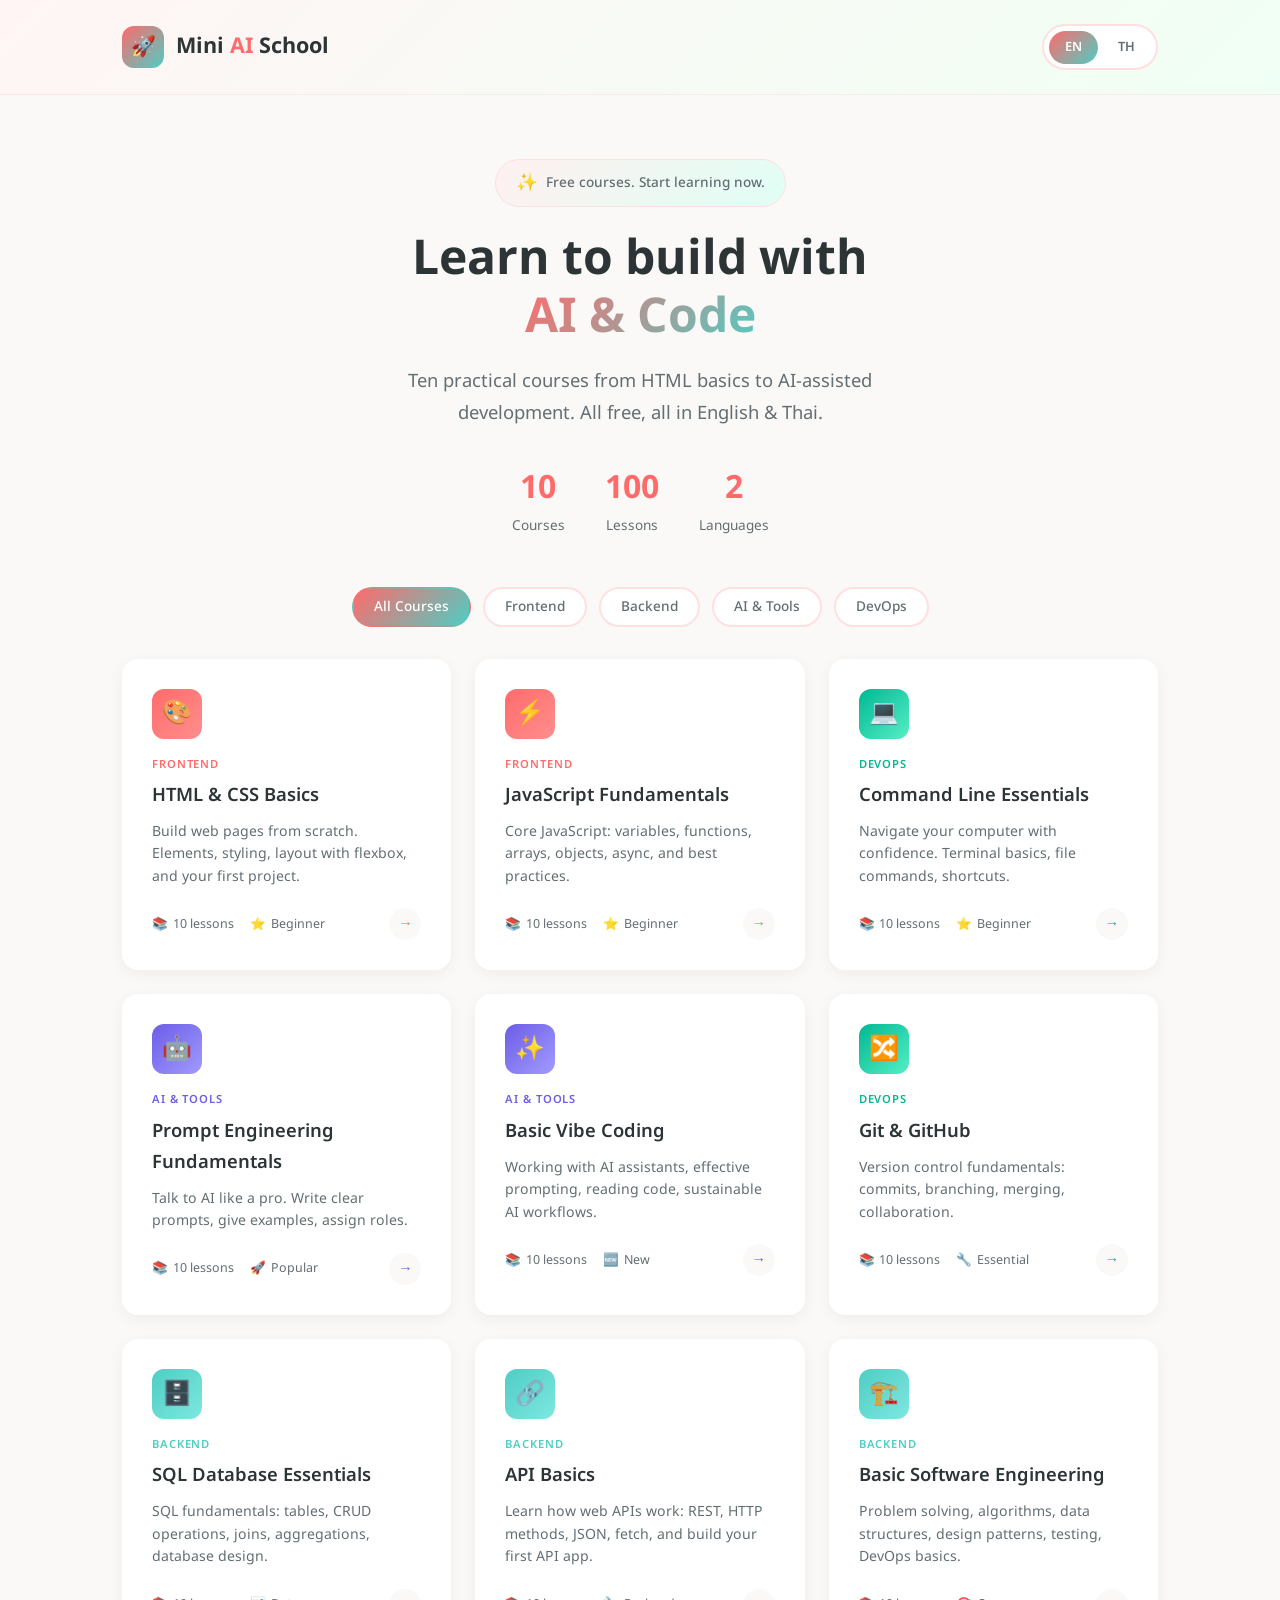
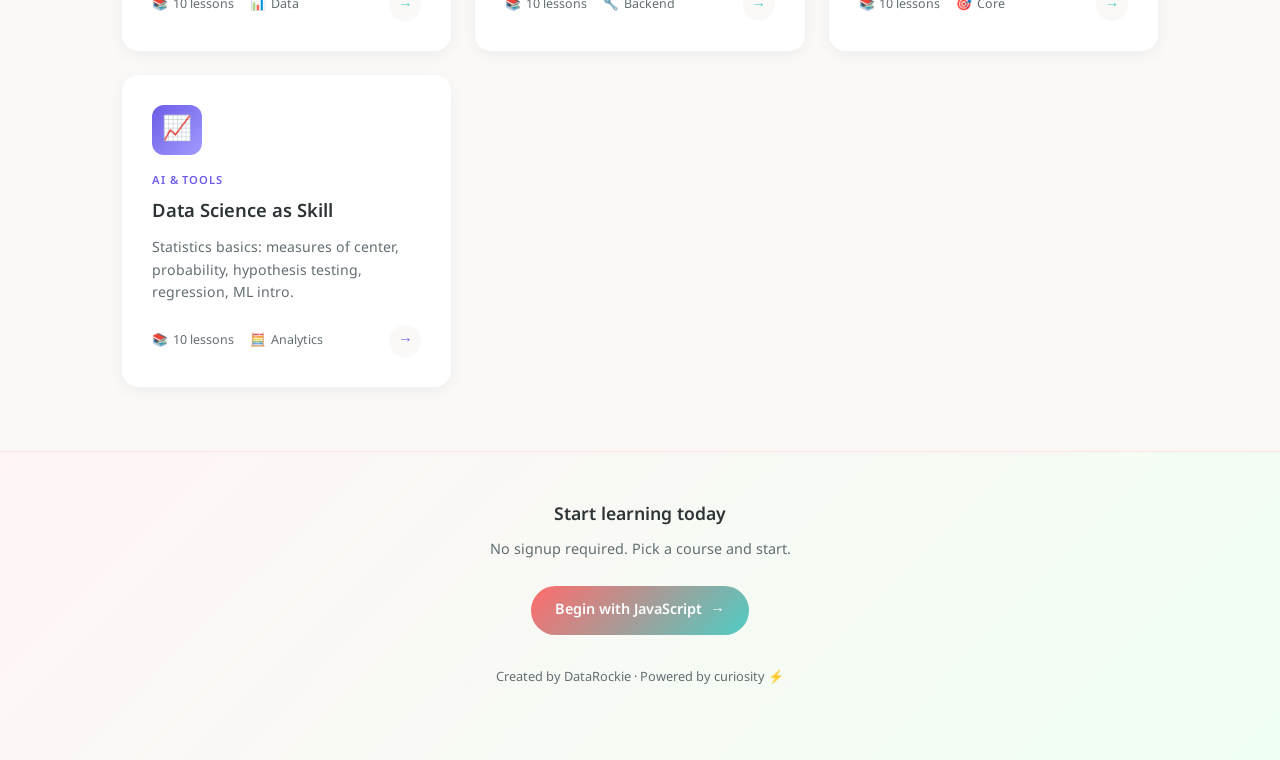
==== commit 2f323eef: "update: hero badge text to 'Free courses. Start learning now.' Co-authored-by: factory-droid[bot] <1" ====
--- a/index.html
+++ b/index.html
@@ -503,7 +503,7 @@
         <section class="hero">
             <div class="hero-badge">
                 <span class="icon">✨</span>
-                <span data-en="Free courses • No credit card needed" data-th="คอร์สฟรี • ไม่ต้องใช้บัตรเครดิต">Free courses • No credit card needed</span>
+                <span data-en="Free courses. Start learning now." data-th="คอร์สฟรี เริ่มเรียนได้ทันที">Free courses. Start learning now.</span>
             </div>
             <h1>
                 <span data-en="Learn to build with" data-th="เรียนรู้การสร้างด้วย">Learn to build with</span><br>
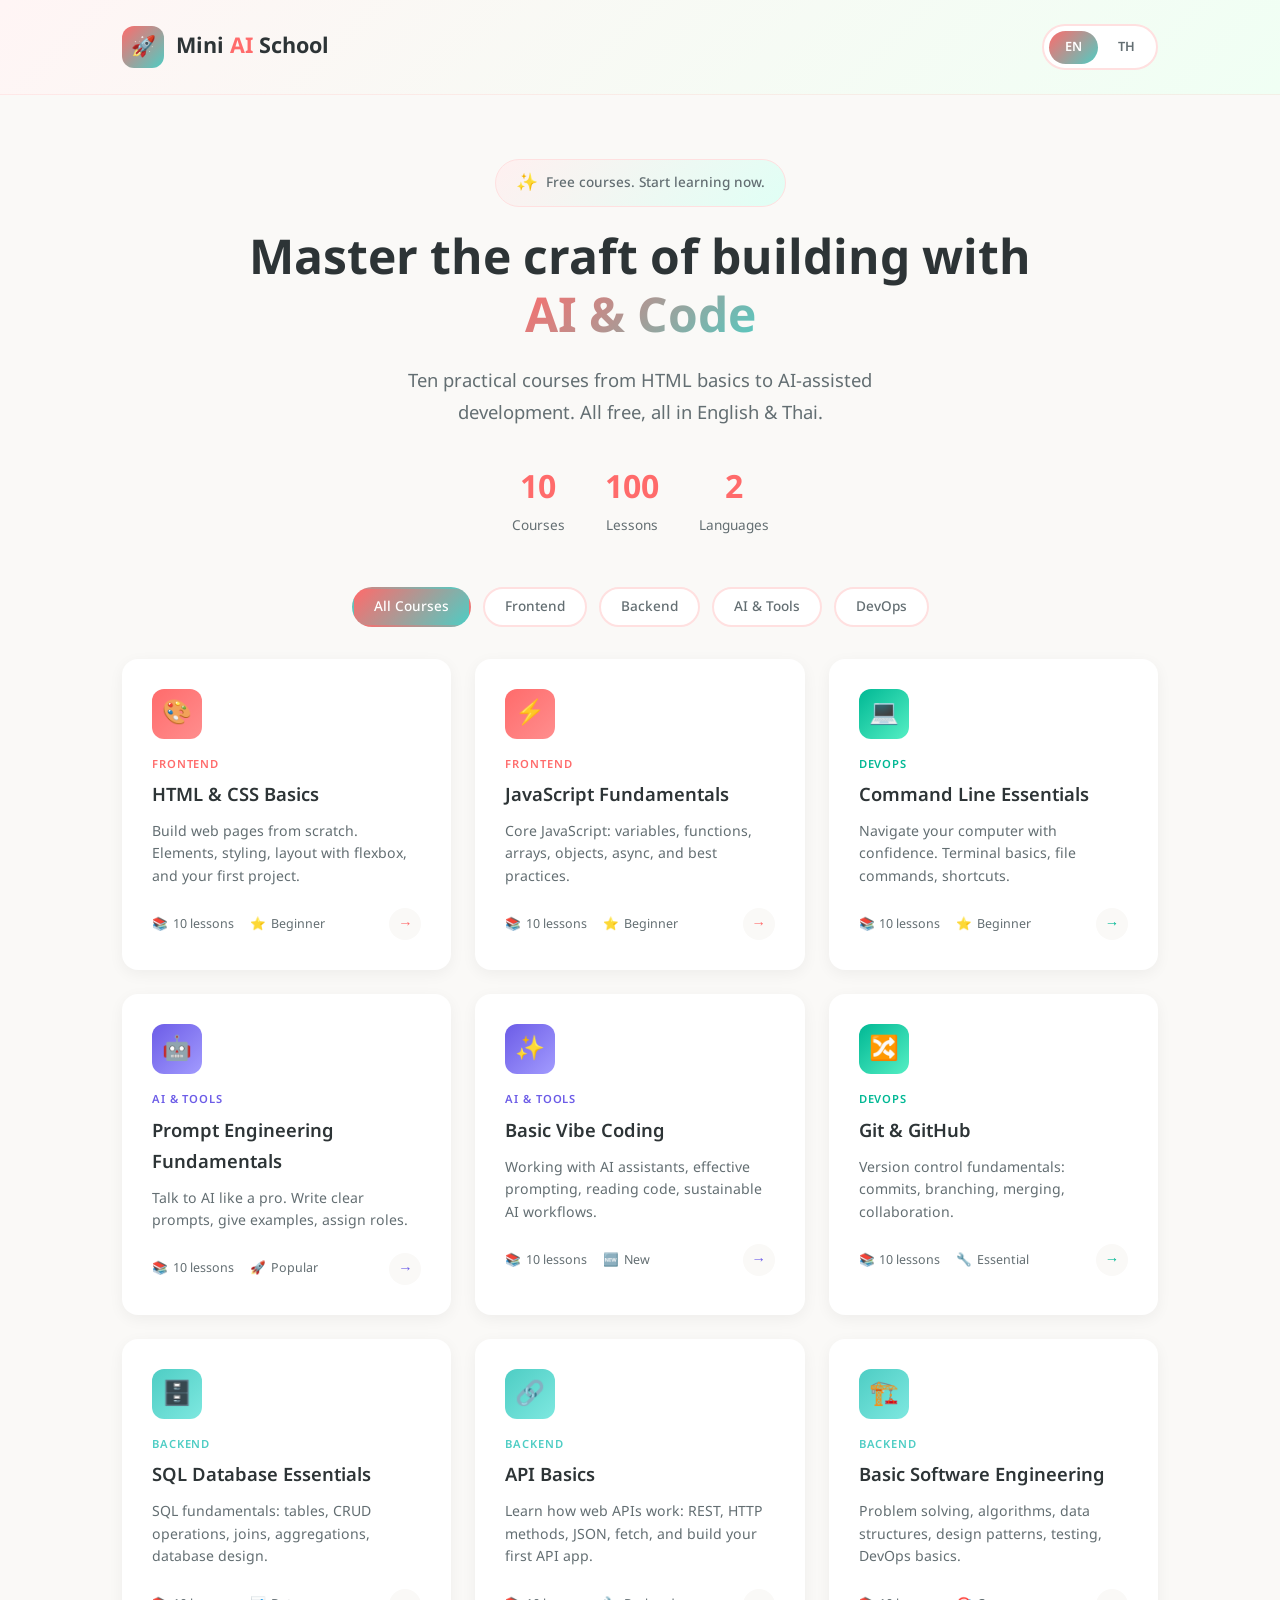
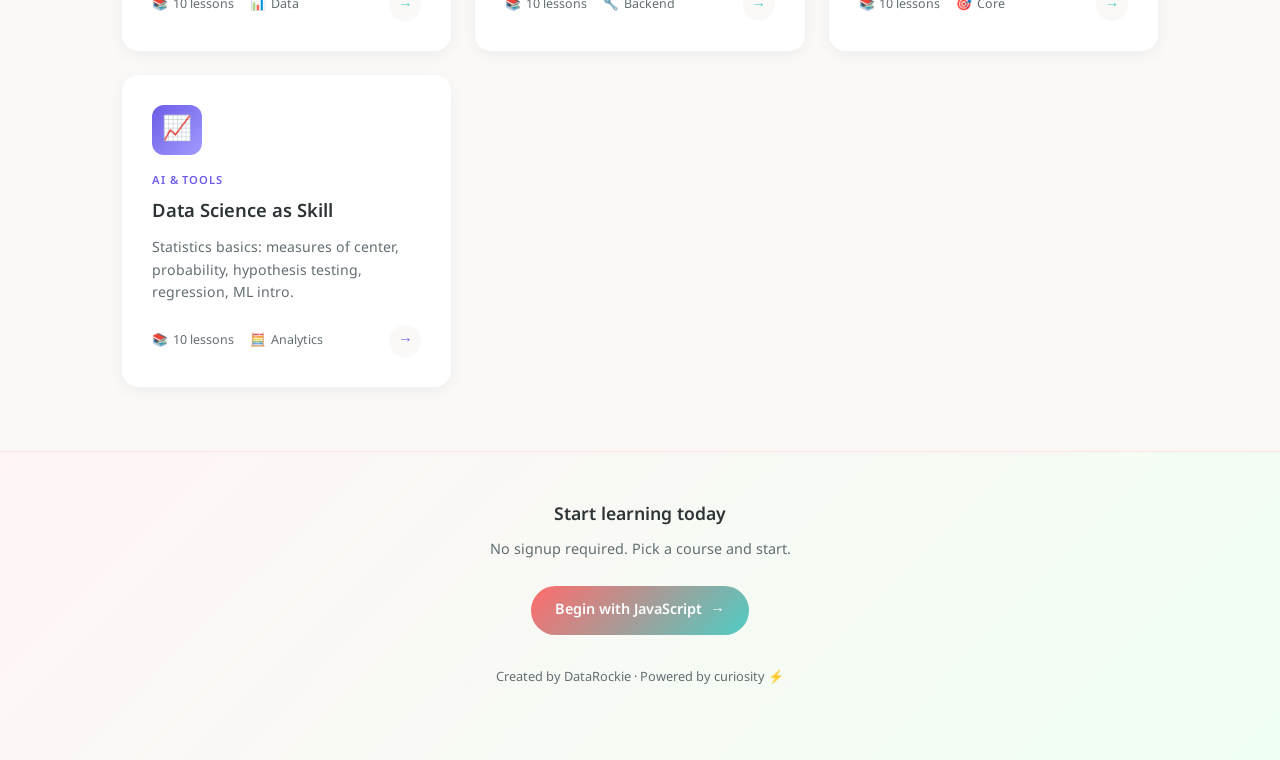
==== commit b1106bc1: "update: hero title to 'Master the craft of building with AI & Code' Co-authored-by: factory-droid[bo" ====
--- a/index.html
+++ b/index.html
@@ -506,7 +506,7 @@
                 <span data-en="Free courses. Start learning now." data-th="คอร์สฟรี เริ่มเรียนได้ทันที">Free courses. Start learning now.</span>
             </div>
             <h1>
-                <span data-en="Learn to build with" data-th="เรียนรู้การสร้างด้วย">Learn to build with</span><br>
+                <span data-en="Master the craft of building with" data-th="เรียนรู้ศาสตร์แห่งการพัฒนาด้วย">Master the craft of building with</span><br>
                 <span class="highlight" data-en="AI & Code" data-th="AI และ Code">AI & Code</span>
             </h1>
             <p data-en="Ten practical courses from HTML basics to AI-assisted development. All free, all in English & Thai." data-th="สิบหลักสูตรปฏิบัติ ตั้งแต่พื้นฐาน HTML ไปจนถึงการพัฒนาด้วย AI ทั้งหมดฟรี ทั้งภาษาอังกฤษและไทย">Ten practical courses from HTML basics to AI-assisted development. All free, all in English & Thai.</p>
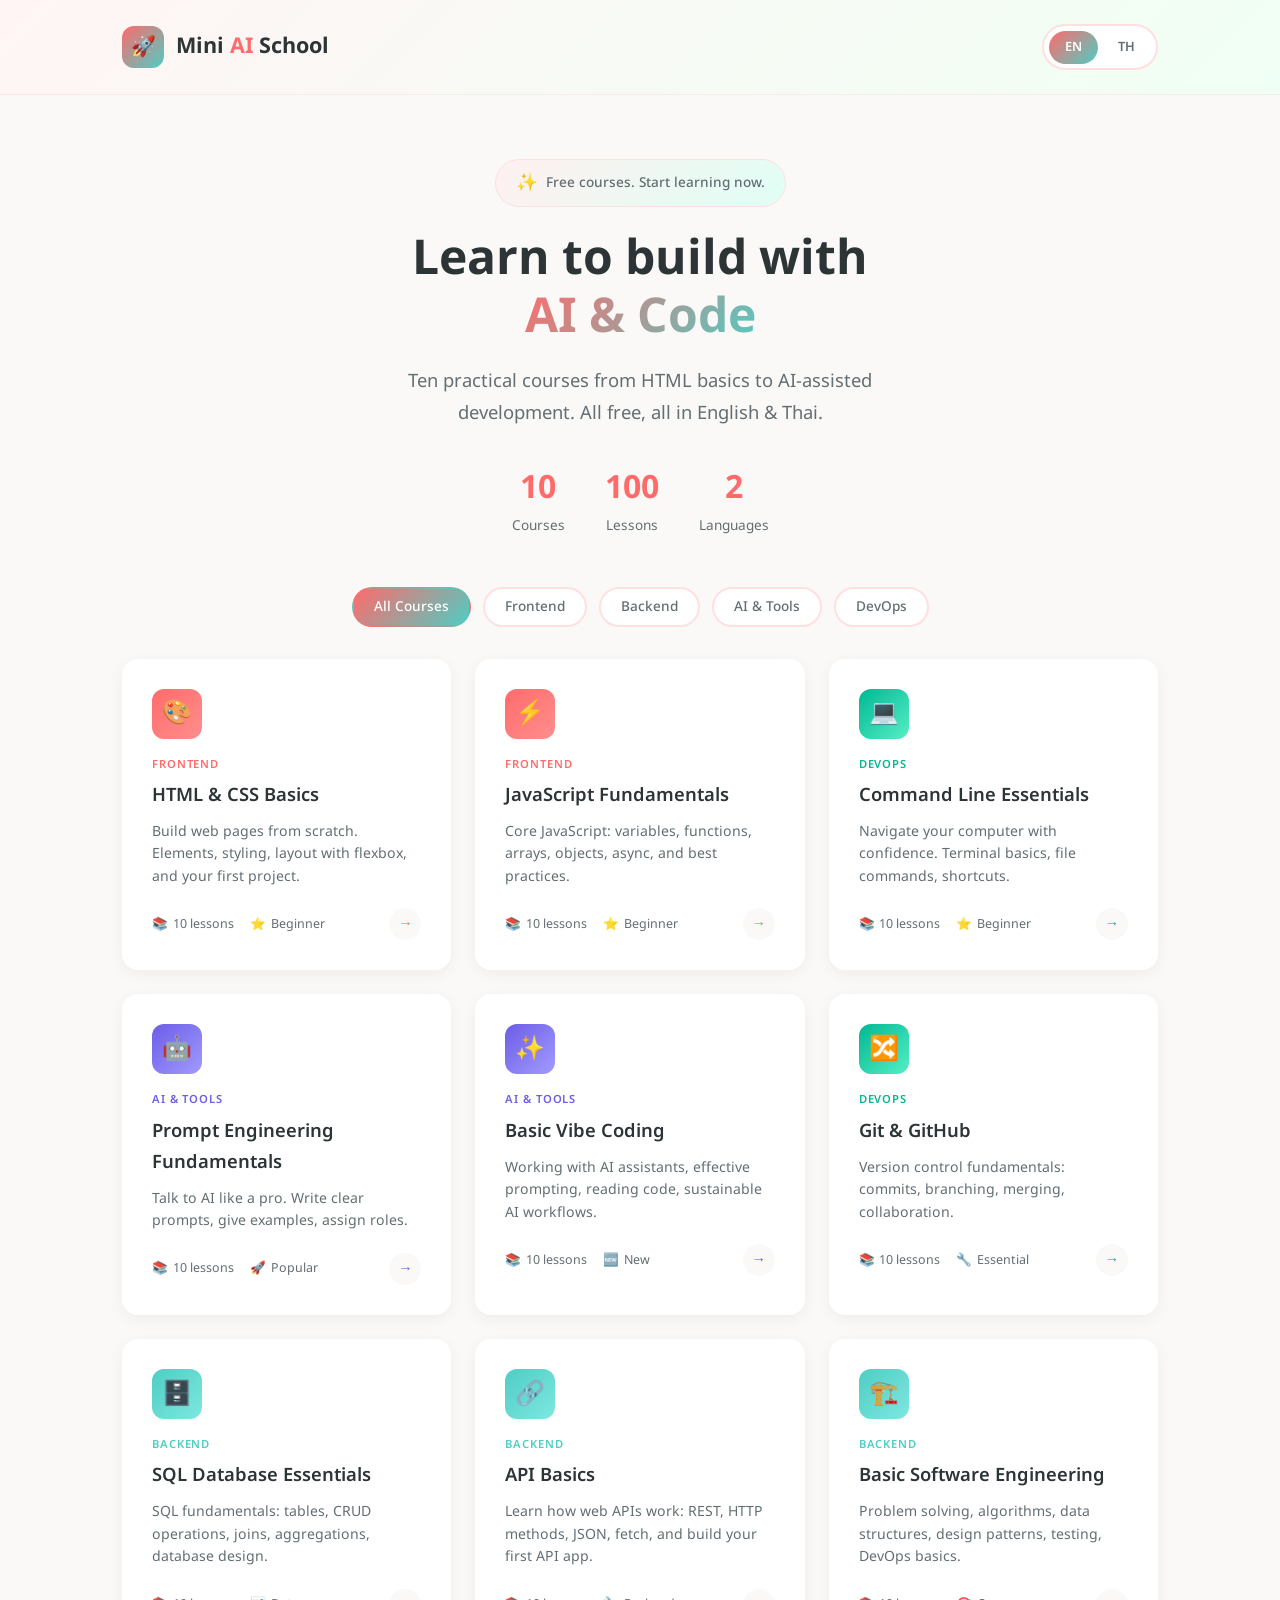
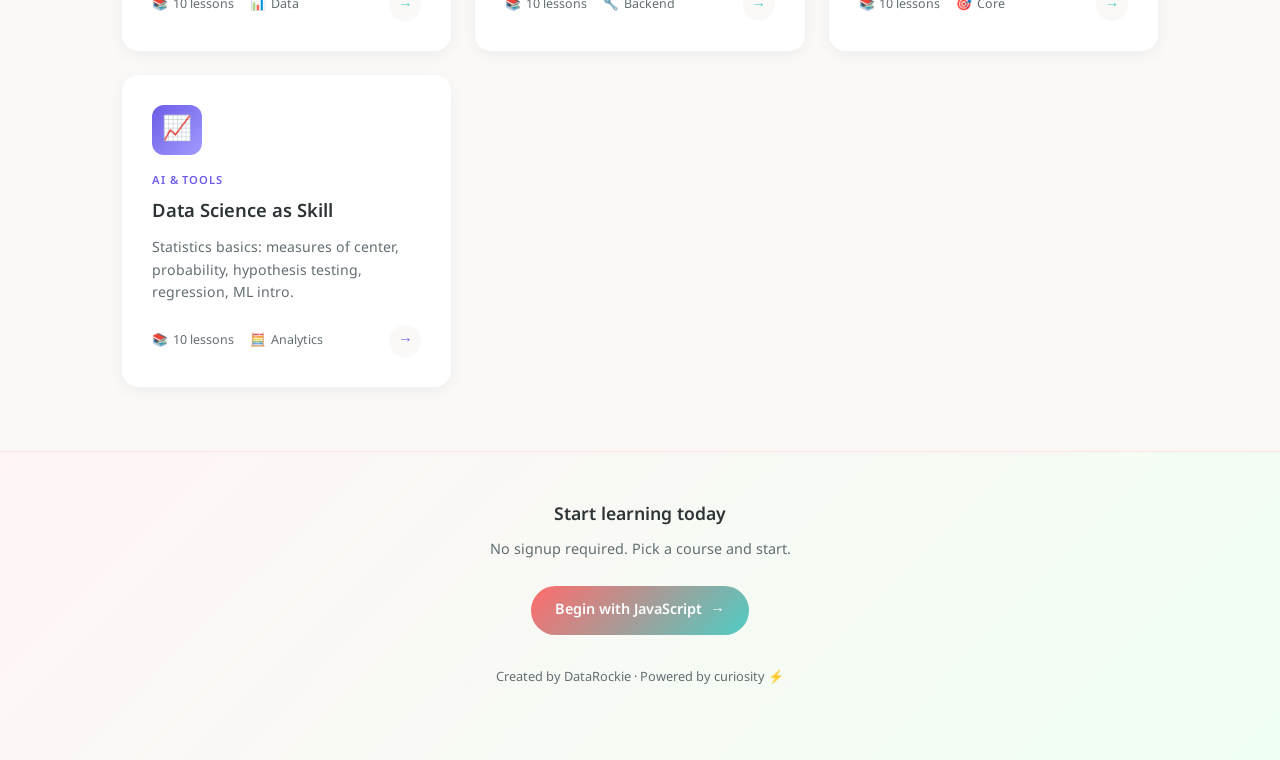
==== commit fd99b3e2: "revert: English title back to 'Learn to build with AI & Code' Co-authored-by: factory-droid[bot] <13" ====
--- a/index.html
+++ b/index.html
@@ -506,7 +506,7 @@
                 <span data-en="Free courses. Start learning now." data-th="คอร์สฟรี เริ่มเรียนได้ทันที">Free courses. Start learning now.</span>
             </div>
             <h1>
-                <span data-en="Master the craft of building with" data-th="เรียนรู้ศาสตร์แห่งการพัฒนาด้วย">Master the craft of building with</span><br>
+                <span data-en="Learn to build with" data-th="เรียนรู้ศาสตร์แห่งการพัฒนาด้วย">Learn to build with</span><br>
                 <span class="highlight" data-en="AI & Code" data-th="AI และ Code">AI & Code</span>
             </h1>
             <p data-en="Ten practical courses from HTML basics to AI-assisted development. All free, all in English & Thai." data-th="สิบหลักสูตรปฏิบัติ ตั้งแต่พื้นฐาน HTML ไปจนถึงการพัฒนาด้วย AI ทั้งหมดฟรี ทั้งภาษาอังกฤษและไทย">Ten practical courses from HTML basics to AI-assisted development. All free, all in English & Thai.</p>
